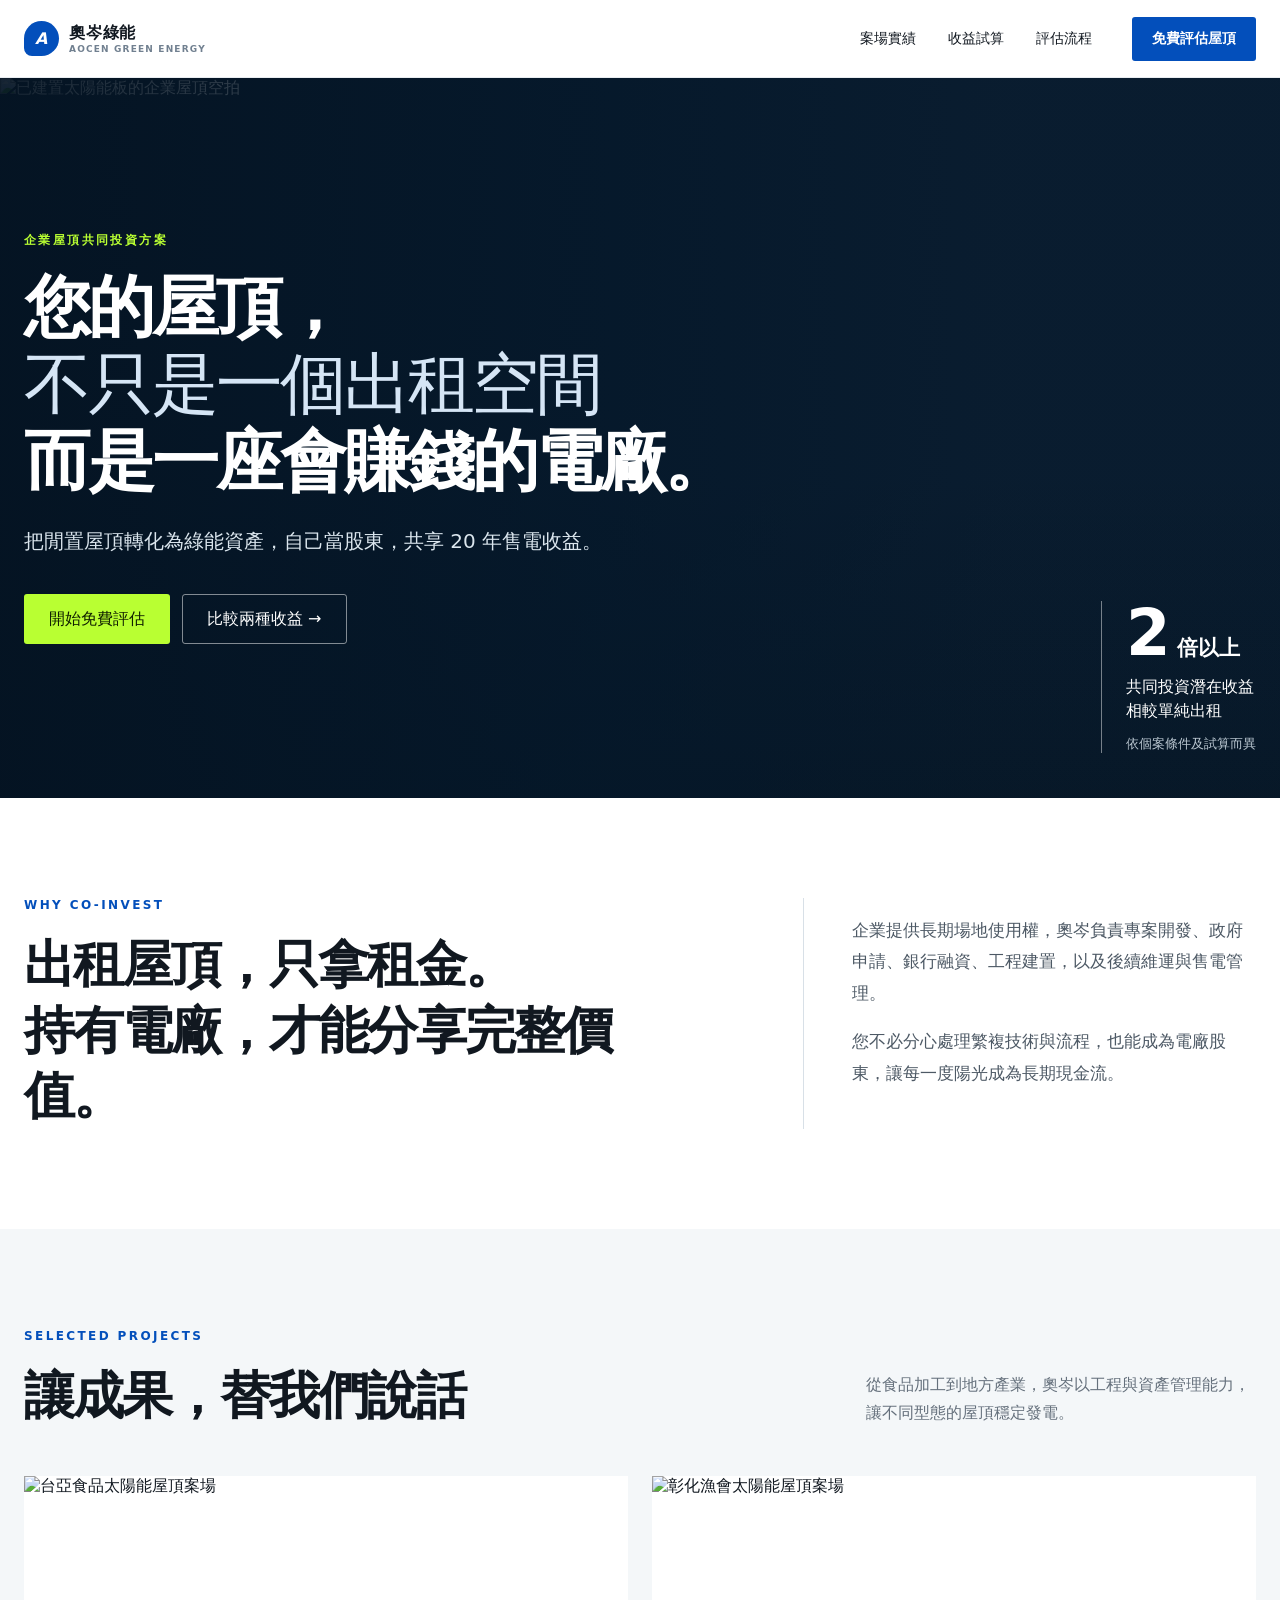
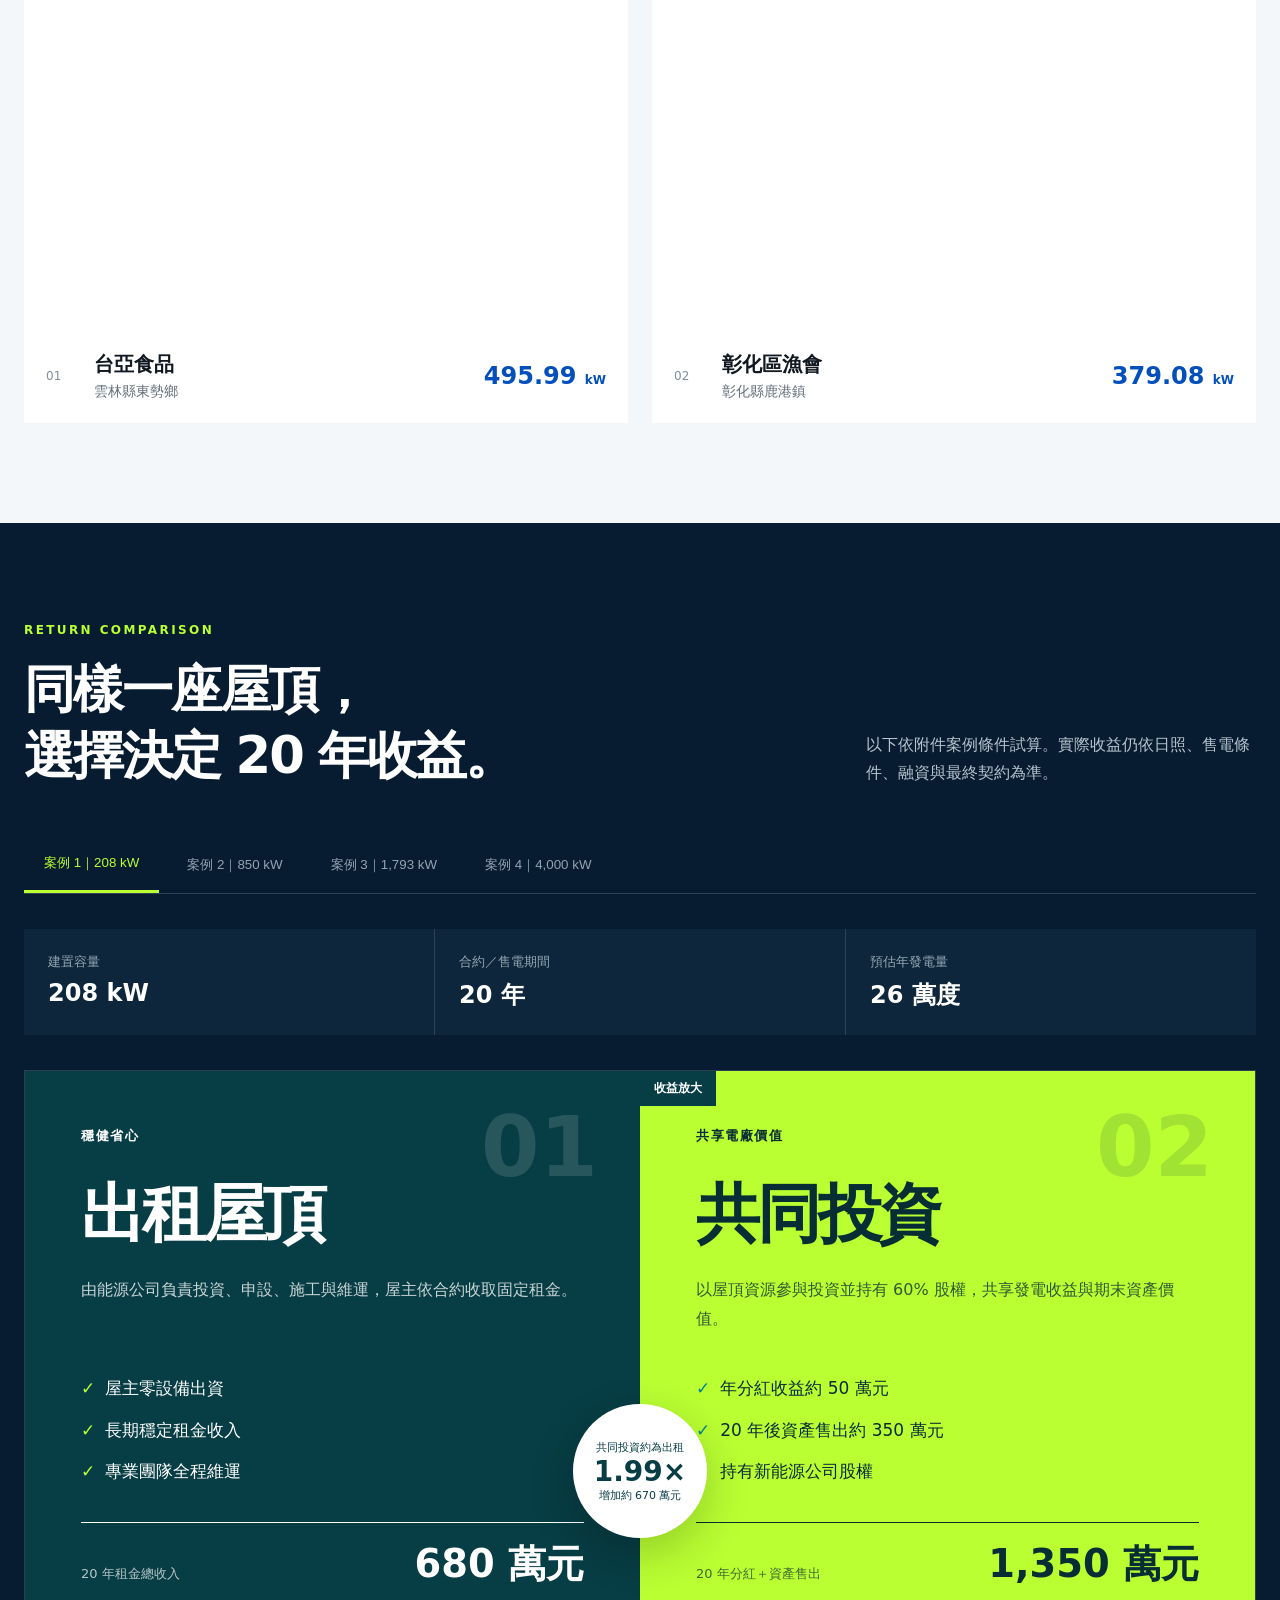
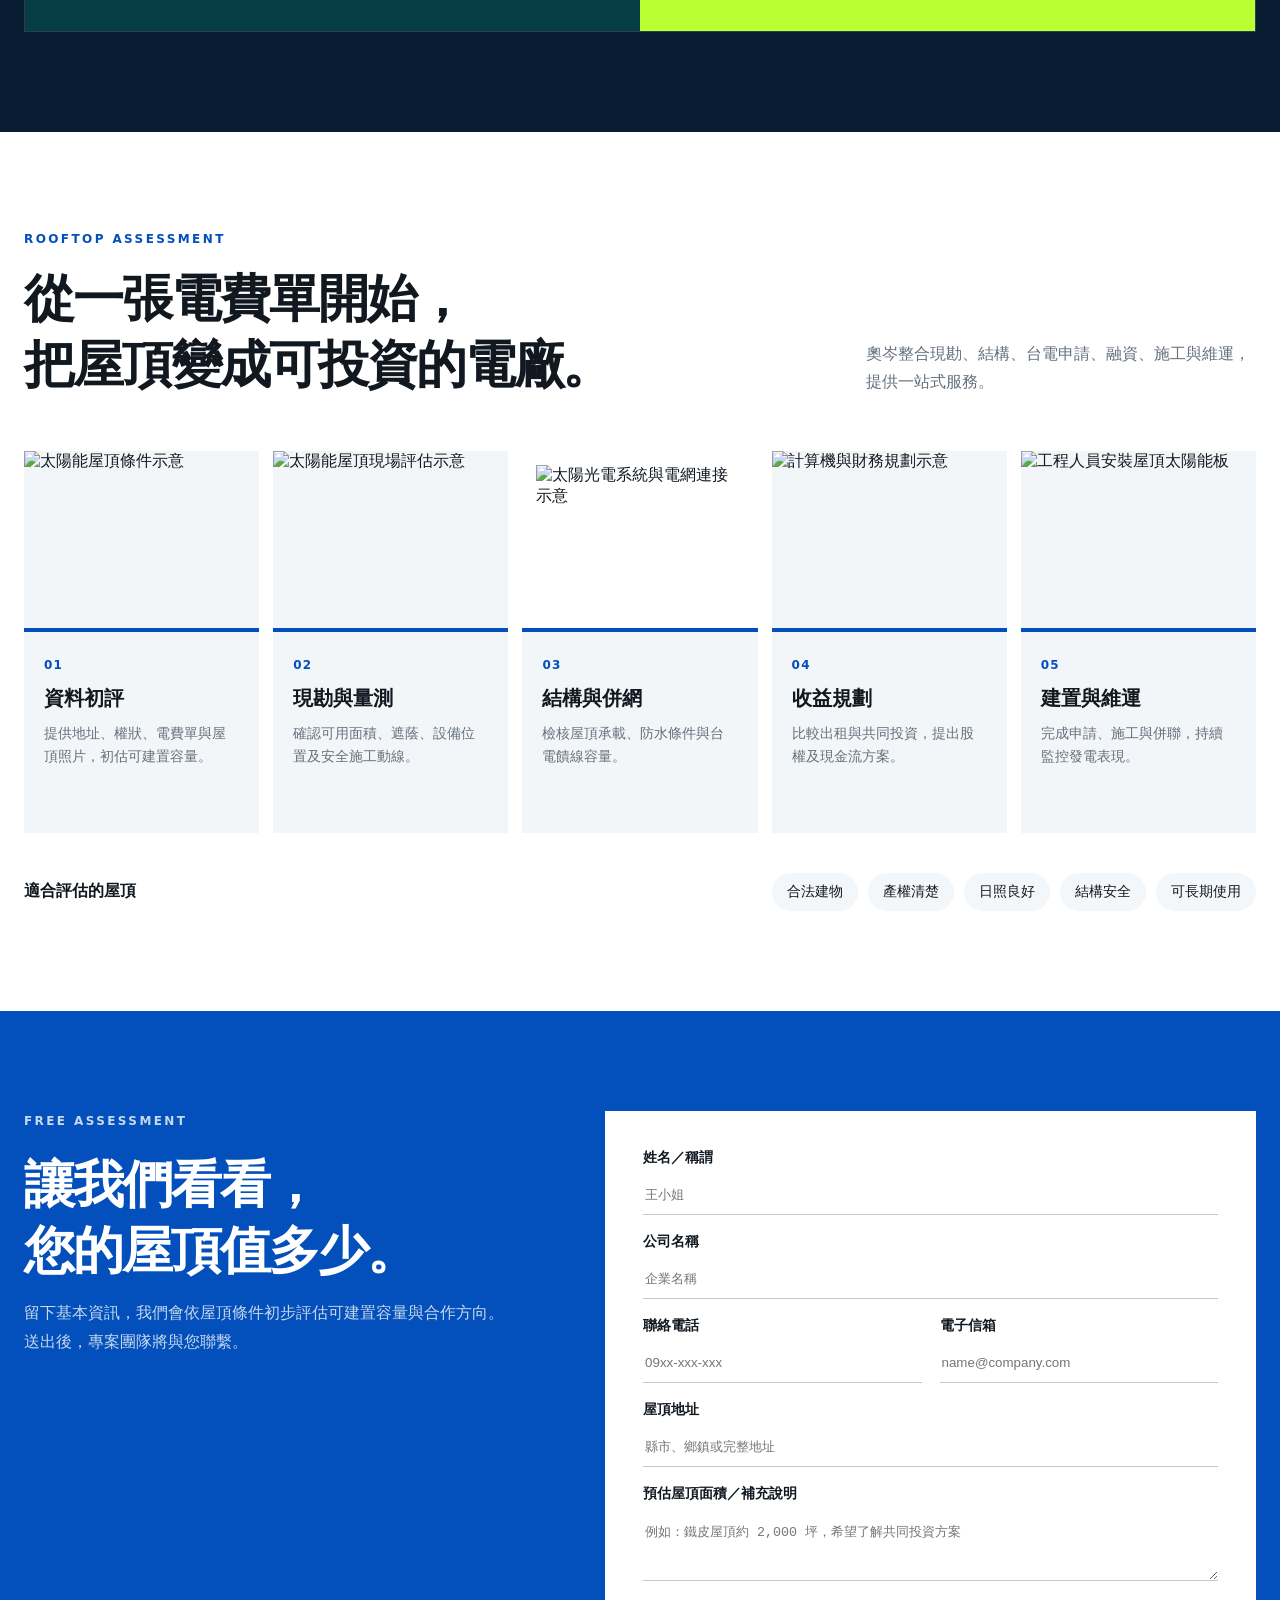
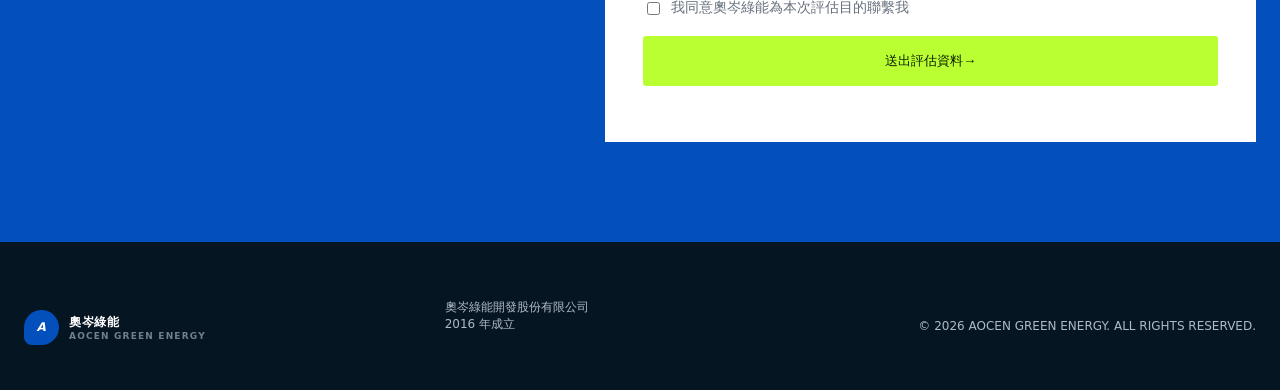
==== index.html @ db96744f "Add files via upload" ====
<!doctype html>
<html lang="zh-Hant">
<head>
  <meta charset="utf-8" />
  <meta name="viewport" content="width=device-width,initial-scale=1" />
  <meta name="description" content="奧岑綠能協助企業把閒置屋頂轉化為可共同持有、共享收益的太陽能電廠。" />
  <title>奧岑綠能｜讓屋頂成為會賺錢的電廠</title>
  <link rel="stylesheet" href="styles.css" />
  <link rel="stylesheet" href="styles-overrides.css" />
</head>
<body>
  <header class="nav">
    <a class="brand" href="#top" aria-label="奧岑綠能首頁"><span class="brand-mark">A</span><span>奧岑綠能<small>AOCEN GREEN ENERGY</small></span></a>
    <nav aria-label="主要導覽"><a href="#projects">案場實績</a><a href="#returns">收益試算</a><a href="#process">評估流程</a></nav>
    <a class="nav-cta" href="#contact">免費評估屋頂</a>
  </header>

  <main id="top">
    <section class="hero">
      <img src="assets/hero.jpg" alt="已建置太陽能板的企業屋頂空拍" />
      <div class="hero-shade"></div>
      <div class="hero-copy reveal">
        <p class="eyebrow">企業屋頂共同投資方案</p>
        <h1>您的屋頂，<br><span>不只是一個出租空間</span><br>而是一座會賺錢的電廠。</h1>
        <p class="lead">把閒置屋頂轉化為綠能資產，自己當股東，共享 20 年售電收益。</p>
        <div class="hero-actions"><a class="button primary" href="#contact">開始免費評估</a><a class="button ghost" href="#returns">比較兩種收益 →</a></div>
      </div>
      <aside class="hero-stat"><strong>2<span>倍以上</span></strong><p>共同投資潛在收益<br>相較單純出租</p><small>依個案條件及試算而異</small></aside>
    </section>

    <section class="promise section">
      <div><p class="eyebrow dark">WHY CO-INVEST</p><h2>出租屋頂，只拿租金。<br>持有電廠，才能分享完整價值。</h2></div>
      <div class="promise-copy"><p>企業提供長期場地使用權，奧岑負責專案開發、政府申請、銀行融資、工程建置，以及後續維運與售電管理。</p><p>您不必分心處理繁複技術與流程，也能成為電廠股東，讓每一度陽光成為長期現金流。</p></div>
    </section>

    <section id="projects" class="projects section">
      <div class="section-head"><div><p class="eyebrow dark">SELECTED PROJECTS</p><h2>讓成果，替我們說話</h2></div><p>從食品加工到地方產業，奧岑以工程與資產管理能力，讓不同型態的屋頂穩定發電。</p></div>
      <div class="project-grid">
        <article class="project-card wide"><img src="assets/taiya.jpg" alt="台亞食品太陽能屋頂案場"><div class="project-meta"><span>01</span><div><h3>台亞食品</h3><p>雲林縣東勢鄉</p></div><strong>495.99 <small>kW</small></strong></div></article>
        <article class="project-card"><img src="assets/fishery.jpg" alt="彰化漁會太陽能屋頂案場"><div class="project-meta"><span>02</span><div><h3>彰化區漁會</h3><p>彰化縣鹿港鎮</p></div><strong>379.08 <small>kW</small></strong></div></article>
      </div>
    </section>

    <section id="returns" class="returns section">
      <div class="section-head inverse"><div><p class="eyebrow">RETURN COMPARISON</p><h2>同樣一座屋頂，<br>選擇決定 20 年收益。</h2></div><p>以下依附件案例條件試算。實際收益仍依日照、售電條件、融資與最終契約為準。</p></div>
      <div class="case-tabs" role="tablist" aria-label="選擇試算案例"><button class="active" data-case="case1" role="tab">案例 1｜208 kW</button><button data-case="case2" role="tab">案例 2｜850 kW</button><button data-case="case3" role="tab">案例 3｜1,793 kW</button><button data-case="case4" role="tab">案例 4｜4,000 kW</button></div>
      <div class="case-summary"><div><small>建置容量</small><strong id="capacity">208 kW</strong></div><div><small>合約／售電期間</small><strong>20 年</strong></div><div><small>預估年發電量</small><strong id="generation">26 萬度</strong></div></div>
      <div class="compare">
        <article class="rent">
          <div class="choice-number">01</div><p class="choice-kicker">穩健省心</p><h3>出租屋頂</h3>
          <p class="choice-description">由能源公司負責投資、申設、施工與維運，屋主依合約收取固定租金。</p>
          <ul><li>屋主零設備出資</li><li>長期穩定租金收入</li><li>專業團隊全程維運</li></ul>
          <div class="choice-return"><span>20 年租金總收入</span><strong id="rent-total">680 萬元</strong></div>
        </article>
        <article class="invest">
          <div class="choice-number">02</div><div class="recommended">收益放大</div><p class="choice-kicker">共享電廠價值</p><h3>共同投資</h3>
          <p class="choice-description">以屋頂資源參與投資並持有 60% 股權，共享發電收益與期末資產價值。</p>
          <ul><li id="annual">年分紅收益約 50 萬元</li><li id="asset">20 年後資產售出約 350 萬元</li><li>持有新能源公司股權</li></ul>
          <div class="choice-return"><span>20 年分紅＋資產售出</span><strong id="invest-total">1,350 萬元</strong></div>
        </article>
        <div class="uplift"><span>共同投資約為出租</span><strong id="multiple">1.99×</strong><small id="extra">增加約 670 萬元</small></div>
      </div>
    </section>

    <section id="process" class="process section">
      <div class="section-head"><div><p class="eyebrow dark">ROOFTOP ASSESSMENT</p><h2>從一張電費單開始，<br>把屋頂變成可投資的電廠。</h2></div><p>奧岑整合現勘、結構、台電申請、融資、施工與維運，提供一站式服務。</p></div>
      <ol class="process-cards">
        <li><img src="assets/hero.jpg" alt="太陽能屋頂條件示意"><div><span>01</span><h3>資料初評</h3><p>提供地址、權狀、電費單與屋頂照片，初估可建置容量。</p></div></li>
        <li><img src="assets/process-rooftop.jpg" alt="太陽能屋頂現場評估示意"><div><span>02</span><h3>現勘與量測</h3><p>確認可用面積、遮蔭、設備位置及安全施工動線。</p></div></li>
        <li><img src="assets/process-grid.png" alt="太陽光電系統與電網連接示意"><div><span>03</span><h3>結構與併網</h3><p>檢核屋頂承載、防水條件與台電饋線容量。</p></div></li>
        <li><img src="assets/process-finance-cc0.jpg" alt="計算機與財務規劃示意"><div><span>04</span><h3>收益規劃</h3><p>比較出租與共同投資，提出股權及現金流方案。</p></div></li>
        <li><img src="assets/process-install.jpg" alt="工程人員安裝屋頂太陽能板"><div><span>05</span><h3>建置與維運</h3><p>完成申請、施工與併聯，持續監控發電表現。</p></div></li>
      </ol>
      <div class="criteria"><strong>適合評估的屋頂</strong><span>合法建物</span><span>產權清楚</span><span>日照良好</span><span>結構安全</span><span>可長期使用</span></div>
    </section>

    <section id="contact" class="contact section">
      <div class="contact-copy"><p class="eyebrow">FREE ASSESSMENT</p><h2>讓我們看看，<br>您的屋頂值多少。</h2><p>留下基本資訊，我們會依屋頂條件初步評估可建置容量與合作方向。送出後，專案團隊將與您聯繫。</p></div>
      <form id="lead-form">
        <label>姓名／稱謂<input name="name" required placeholder="王小姐"></label>
        <label>公司名稱<input name="company" required placeholder="企業名稱"></label>
        <div class="two"><label>聯絡電話<input name="phone" required inputmode="tel" placeholder="09xx-xxx-xxx"></label><label>電子信箱<input name="email" required type="email" placeholder="name@company.com"></label></div>
        <label>屋頂地址<input name="address" placeholder="縣市、鄉鎮或完整地址"></label>
        <label>預估屋頂面積／補充說明<textarea name="message" rows="3" placeholder="例如：鐵皮屋頂約 2,000 坪，希望了解共同投資方案"></textarea></label>
        <label class="consent"><input type="checkbox" required> 我同意奧岑綠能為本次評估目的聯繫我</label>
        <button class="button primary" type="submit">送出評估資料 <span>→</span></button><p id="form-note" class="form-note" aria-live="polite"></p>
      </form>
    </section>
  </main>
  <footer><div class="brand"><span class="brand-mark">A</span><span>奧岑綠能<small>AOCEN GREEN ENERGY</small></span></div><p>奧岑綠能開發股份有限公司<br>2016 年成立</p><p>© 2026 AOCEN GREEN ENERGY. ALL RIGHTS RESERVED.</p></footer>
  <script src="script.js"></script>
</body>
</html>
---- styles.css ----
:root{--blue:#034fbb;--blue2:#0a69df;--ink:#111820;--muted:#65707c;--paper:#f4f7f9;--line:#d8e0e7;--green:#b9ff32;--max:1240px}*{box-sizing:border-box}html{scroll-behavior:smooth}body{margin:0;color:var(--ink);font-family:"Noto Sans TC","Microsoft JhengHei",system-ui,sans-serif;background:#fff}a{color:inherit;text-decoration:none}.nav{height:78px;padding:0 max(24px,calc((100vw - var(--max))/2));display:flex;align-items:center;gap:40px;position:sticky;top:0;background:rgba(255,255,255,.93);backdrop-filter:blur(14px);z-index:20;border-bottom:1px solid #e9edf1}.brand{display:flex;align-items:center;gap:10px;font-weight:800;letter-spacing:.05em;white-space:nowrap}.brand small{display:block;font-size:9px;letter-spacing:.13em;color:#718090}.brand-mark{display:grid;place-items:center;width:35px;height:35px;border-radius:50% 50% 50% 8px;background:var(--blue);color:#fff;font-style:italic}.nav nav{margin-left:auto;display:flex;gap:32px;font-size:14px}.nav nav a:hover{color:var(--blue)}.nav-cta{font-weight:700;font-size:14px;color:#fff;background:var(--blue);padding:13px 20px;border-radius:3px}.hero{min-height:720px;position:relative;display:flex;align-items:center;overflow:hidden;background:#0a1d30;color:#fff}.hero>img{position:absolute;width:100%;height:100%;object-fit:cover;object-position:center}.hero-shade{position:absolute;inset:0;background:linear-gradient(90deg,rgba(4,19,34,.92) 0%,rgba(4,23,41,.7) 46%,rgba(4,23,41,.1) 78%),linear-gradient(0deg,rgba(4,17,28,.4),transparent 45%)}.hero-copy{position:relative;z-index:2;width:min(760px,calc(100% - 48px));margin-left:max(24px,calc((100vw - var(--max))/2));padding:72px 0}.eyebrow{font-size:12px;font-weight:800;letter-spacing:.2em;color:var(--green);margin:0 0 20px}.eyebrow.dark{color:var(--blue)}h1{font-size:clamp(42px,5.2vw,72px);line-height:1.16;letter-spacing:-.045em;margin:0 0 24px}h1 span{font-weight:400;color:#d5e5f5}.lead{font-size:20px;line-height:1.7;max-width:600px;color:#dbe6ee}.hero-actions{display:flex;gap:12px;margin-top:36px}.button{display:inline-flex;align-items:center;justify-content:center;min-height:50px;padding:0 24px;border-radius:3px;font:700 15px inherit;cursor:pointer;border:1px solid transparent}.primary{background:var(--green);color:#102000}.ghost{border-color:rgba(255,255,255,.5);color:#fff}.hero-stat{position:absolute;z-index:3;right:max(24px,calc((100vw - var(--max))/2));bottom:45px;border-left:1px solid rgba(255,255,255,.45);padding-left:24px}.hero-stat strong{font-size:64px;line-height:1}.hero-stat strong span{font-size:21px;margin-left:6px}.hero-stat p{font-size:16px;line-height:1.5;margin:10px 0}.hero-stat small{color:#bbc8d2}.section{padding:100px max(24px,calc((100vw - var(--max))/2))}.promise{display:grid;grid-template-columns:1.2fr .8fr;gap:100px}.promise h2,.section-head h2,.contact h2{font-size:clamp(34px,4vw,54px);line-height:1.28;letter-spacing:-.04em;margin:0}.promise-copy{border-left:1px solid var(--line);padding-left:48px;color:#4d5965;font-size:17px;line-height:1.85}.projects{background:var(--paper)}.section-head{display:flex;align-items:end;justify-content:space-between;gap:60px;margin-bottom:48px}.section-head>p{width:390px;color:var(--muted);line-height:1.8;margin:0}.project-grid{display:grid;grid-template-columns:repeat(2,1fr);gap:24px}.project-card{background:#fff;overflow:hidden}.project-card img{width:100%;aspect-ratio:4/2.55;display:block;object-fit:cover;transition:transform .6s}.project-card:hover img{transform:scale(1.025)}.project-meta{display:grid;grid-template-columns:34px 1fr auto;gap:14px;align-items:center;padding:22px}.project-meta>span{font-size:12px;color:#80909e}.project-meta h3{font-size:20px;margin:0 0 5px}.project-meta p{margin:0;color:var(--muted);font-size:14px}.project-meta strong{font-size:24px;color:var(--blue)}.project-meta small{font-size:12px}.returns{background:#071c30;color:#fff}.section-head.inverse>p{color:#b7c4cf}.case-tabs{display:flex;gap:8px;border-bottom:1px solid #2d4153;margin-top:25px}.case-tabs button{border:0;background:transparent;color:#92a4b3;font:700 16px inherit;padding:18px 24px;cursor:pointer}.case-tabs button.active{color:var(--green);border-bottom:3px solid var(--green)}.case-summary{display:grid;grid-template-columns:repeat(3,1fr);gap:1px;background:#2e4254;margin:35px 0}.case-summary div{background:#0e263b;padding:24px}.case-summary small{display:block;color:#93a6b4;margin-bottom:8px}.case-summary strong{font-size:24px}.compare{position:relative;display:grid;grid-template-columns:1fr 1fr;gap:24px}.compare article{padding:36px;background:#fff;color:var(--ink);position:relative}.compare article>p{font-weight:800;color:var(--muted)}.compare h3{font-size:clamp(38px,4vw,54px);margin:10px 0 4px}.compare article>span{color:var(--muted)}.bar{height:12px;background:#e8eef3;margin:30px 0}.bar i{display:block;height:100%;width:44%;background:#8b9bac}.invest .bar i{width:100%;background:var(--blue2)}.compare ul{padding:0;margin:0;list-style:none;line-height:2;color:#46525d}.compare li:before{content:"✓";color:var(--blue);font-weight:900;margin-right:10px}.recommended{position:absolute;right:0;top:0;background:var(--green);color:#142000;padding:9px 14px;font-size:12px;font-weight:900}.uplift{position:absolute;left:50%;top:30%;transform:translate(-50%,-50%);background:var(--green);color:#112000;width:116px;height:116px;border-radius:50%;display:flex;flex-direction:column;align-items:center;justify-content:center;text-align:center;box-shadow:0 12px 35px #071c3055}.uplift span,.uplift small{font-size:11px}.uplift strong{font-size:28px}.process{overflow:hidden}.steps{counter-reset:steps;list-style:none;padding:0;display:grid;grid-template-columns:repeat(5,1fr);gap:0;margin:60px 0 40px}.steps li{position:relative;padding:28px 24px 30px;border-top:1px solid var(--line);border-bottom:1px solid var(--line);min-height:260px}.steps li:not(:last-child){border-right:1px solid var(--line)}.steps li>span{font-size:12px;color:var(--blue)}.step-icon{font-size:36px;color:var(--blue);margin:24px 0}.steps h3{font-size:20px;margin:0 0 10px}.steps p{font-size:14px;color:var(--muted);line-height:1.7}.criteria{display:flex;align-items:center;gap:10px;flex-wrap:wrap}.criteria strong{margin-right:auto}.criteria span{padding:10px 15px;background:var(--paper);border-radius:30px;font-size:14px}.contact{background:var(--blue);color:#fff;display:grid;grid-template-columns:.85fr 1.15fr;gap:100px}.contact-copy>p{color:#c6d9ed;line-height:1.8}.contact-copy>a{display:inline-block;margin-top:28px;color:var(--green);border-bottom:1px solid var(--green)}form{background:#fff;color:var(--ink);padding:38px;display:grid;gap:18px}label{display:grid;gap:8px;font-size:14px;font-weight:700}.two{display:grid;grid-template-columns:1fr 1fr;gap:18px}input,textarea{width:100%;font:16px inherit;border:0;border-bottom:1px solid #bec9d2;padding:12px 2px;outline:none;border-radius:0}input:focus,textarea:focus{border-color:var(--blue)}textarea{resize:vertical}.consent{display:flex;grid-template:none;align-items:center;font-weight:400;color:var(--muted)}.consent input{width:auto}.form-note{margin:0;color:var(--blue);font-size:14px}footer{display:grid;grid-template-columns:1fr 1fr 1fr;align-items:end;gap:30px;padding:45px max(24px,calc((100vw - var(--max))/2));background:#061522;color:#aebbc6;font-size:12px}footer .brand{color:#fff}footer p:last-child{text-align:right}.reveal{animation:rise .8s ease-out both}@keyframes rise{from{opacity:0;transform:translateY(18px)}to{opacity:1;transform:none}}@media(max-width:900px){.nav nav{display:none}.hero{min-height:760px;align-items:flex-start}.hero-stat{left:24px;right:auto;bottom:36px}.hero-copy{padding-top:80px}.promise,.contact{grid-template-columns:1fr;gap:45px}.promise-copy{padding-left:24px}.section-head{align-items:flex-start;flex-direction:column;gap:22px}.section-head>p{width:auto}.steps{grid-template-columns:1fr 1fr}.steps li{border:1px solid var(--line)}.compare{grid-template-columns:1fr}.uplift{position:static;transform:none;border-radius:2px;width:auto;height:auto;padding:16px;grid-column:1}.case-summary{grid-template-columns:1fr}.contact{gap:50px}footer{grid-template-columns:1fr}footer p:last-child{text-align:left}}@media(max-width:620px){.nav{height:68px}.nav-cta{padding:11px 13px}.hero-copy{width:calc(100% - 40px);margin-left:20px}.hero-actions{flex-direction:column;align-items:stretch}.section{padding:72px 20px}.project-grid{grid-template-columns:1fr}.project-meta{grid-template-columns:28px 1fr}.project-meta strong{grid-column:2}.case-tabs button{font-size:14px;padding:15px 10px}.steps{grid-template-columns:1fr}.two{grid-template-columns:1fr}form{padding:25px}.contact{padding-bottom:60px}footer{padding:38px 20px}}
---- styles-overrides.css ----
.project-card img {
  aspect-ratio: 4 / 3;
  object-fit: cover;
  object-position: center;
}

.case-tabs {
  overflow-x: auto;
  scrollbar-width: thin;
}

.case-tabs button {
  padding-left: 20px;
  padding-right: 20px;
  white-space: nowrap;
}

.project-grid {
  grid-template-columns: repeat(2, minmax(0, 1fr));
}

.process-gallery {
  display: grid;
  grid-template-columns: 1.15fr .85fr .85fr;
  gap: 14px;
  margin: 54px 0 34px;
}

.process-gallery figure {
  position: relative;
  min-height: 360px;
  margin: 0;
  overflow: hidden;
  background: #071c30;
}

.process-gallery figure:not(:first-child) {
  min-height: 300px;
  margin-top: 60px;
}

.process-gallery img {
  width: 100%;
  height: 100%;
  min-height: inherit;
  display: block;
  object-fit: cover;
  transition: transform .6s ease;
}

.process-gallery figure:hover img {
  transform: scale(1.035);
}

.process-gallery figure::after {
  content: "";
  position: absolute;
  inset: 35% 0 0;
  background: linear-gradient(transparent, rgba(3, 18, 31, .9));
  pointer-events: none;
}

.process-gallery figcaption {
  position: absolute;
  z-index: 1;
  left: 22px;
  right: 22px;
  bottom: 20px;
  display: flex;
  align-items: end;
  gap: 14px;
  color: white;
}

.process-gallery figcaption b {
  color: #b9ff32;
  font-size: 13px;
}

.process-gallery figcaption span {
  font-size: 18px;
  font-weight: 800;
}

.process-gallery figcaption small {
  display: block;
  margin-top: 4px;
  color: #d4dee6;
  font-size: 12px;
  font-weight: 400;
}

.image-credits {
  margin: 24px 0 0;
  color: #7e8a94;
  font-size: 12px;
  line-height: 1.7;
}

.image-credits a {
  text-decoration: underline;
  text-underline-offset: 2px;
}

.process-cards {
  display: grid;
  grid-template-columns: repeat(5, minmax(0, 1fr));
  gap: 14px;
  margin: 54px 0 40px;
  padding: 0;
  list-style: none;
}

.process-cards li {
  overflow: hidden;
  background: #f3f6f8;
}

.process-cards img {
  width: 100%;
  aspect-ratio: 4 / 3;
  display: block;
  object-fit: cover;
}

.process-cards li:nth-child(3) img {
  object-fit: contain;
  padding: 14px;
  background: #fff;
}

.process-cards li > div {
  min-height: 205px;
  padding: 22px 20px 26px;
  border-top: 4px solid #034fbb;
}

.process-cards span {
  color: #034fbb;
  font-size: 12px;
  font-weight: 800;
  letter-spacing: .1em;
}

.process-cards h3 {
  margin: 12px 0 10px;
  font-size: 20px;
}

.process-cards p {
  margin: 0;
  color: #65707c;
  font-size: 14px;
  line-height: 1.7;
}

@media (max-width: 900px) {
  .process-gallery {
    grid-template-columns: 1fr;
  }

  .process-gallery figure,
  .process-gallery figure:not(:first-child) {
    min-height: 280px;
    margin-top: 0;
  }

  .process-cards {
    grid-template-columns: repeat(2, minmax(0, 1fr));
  }
}

@media (max-width: 620px) {
  .project-grid {
    grid-template-columns: 1fr;
  }

  .process-cards {
    grid-template-columns: 1fr;
  }

  .process-cards li {
    display: grid;
    grid-template-columns: 42% 58%;
  }

  .process-cards img {
    height: 100%;
    aspect-ratio: auto;
  }

  .process-cards li > div {
    min-height: 180px;
    border-top: 0;
    border-left: 4px solid #034fbb;
  }
}

/* High-contrast side-by-side cooperation choices */
.compare {
  gap: 0;
  border: 1px solid rgba(255,255,255,.15);
}

.compare article {
  min-height: 560px;
  padding: 56px;
  overflow: hidden;
}

.compare article.rent {
  background: #073d44;
  color: #fff;
}

.compare article.invest {
  background: #b9ff32;
  color: #072d35;
}

.compare article > p.choice-kicker {
  margin: 0 0 26px;
  color: inherit;
  font-size: 13px;
  letter-spacing: .12em;
}

.compare article h3 {
  margin: 0 0 18px;
  font-size: clamp(42px, 5vw, 64px);
  letter-spacing: -.05em;
}

.compare .choice-description {
  max-width: 520px;
  min-height: 58px;
  margin: 0 0 34px;
  color: inherit;
  font-size: 16px;
  font-weight: 400;
  line-height: 1.8;
  opacity: .78;
}

.compare article ul {
  margin-top: 10px;
  color: inherit;
  font-size: 17px;
  line-height: 2.45;
}

.compare article.rent li::before {
  color: #b9ff32;
}

.compare article.invest li::before {
  color: #058397;
}

.choice-number {
  position: absolute;
  top: 34px;
  right: 42px;
  color: currentColor;
  font-size: 84px;
  font-weight: 800;
  line-height: 1;
  opacity: .13;
}

.choice-return {
  position: absolute;
  right: 56px;
  bottom: 48px;
  left: 56px;
  display: flex;
  align-items: end;
  justify-content: space-between;
  gap: 20px;
  padding-top: 22px;
  border-top: 1px solid currentColor;
}

.choice-return span {
  max-width: 150px;
  color: inherit;
  font-size: 13px;
  opacity: .7;
}

.choice-return strong {
  font-size: clamp(28px, 3vw, 42px);
  line-height: 1;
  text-align: right;
}

.compare .recommended {
  top: 0;
  right: auto;
  left: 0;
  background: #073d44;
  color: #fff;
}

.compare .uplift {
  top: auto;
  bottom: 26px;
  width: 134px;
  height: 134px;
  background: #fff;
  color: #073d44;
  box-shadow: 0 15px 45px rgba(0,0,0,.2);
}

@media (max-width: 900px) {
  .compare article {
    min-height: 520px;
    padding: 42px 30px;
  }

  .choice-return {
    right: 30px;
    bottom: 32px;
    left: 30px;
  }

  .compare .uplift {
    width: auto;
    height: auto;
    margin: 0;
    padding: 20px;
    border-radius: 0;
  }
}
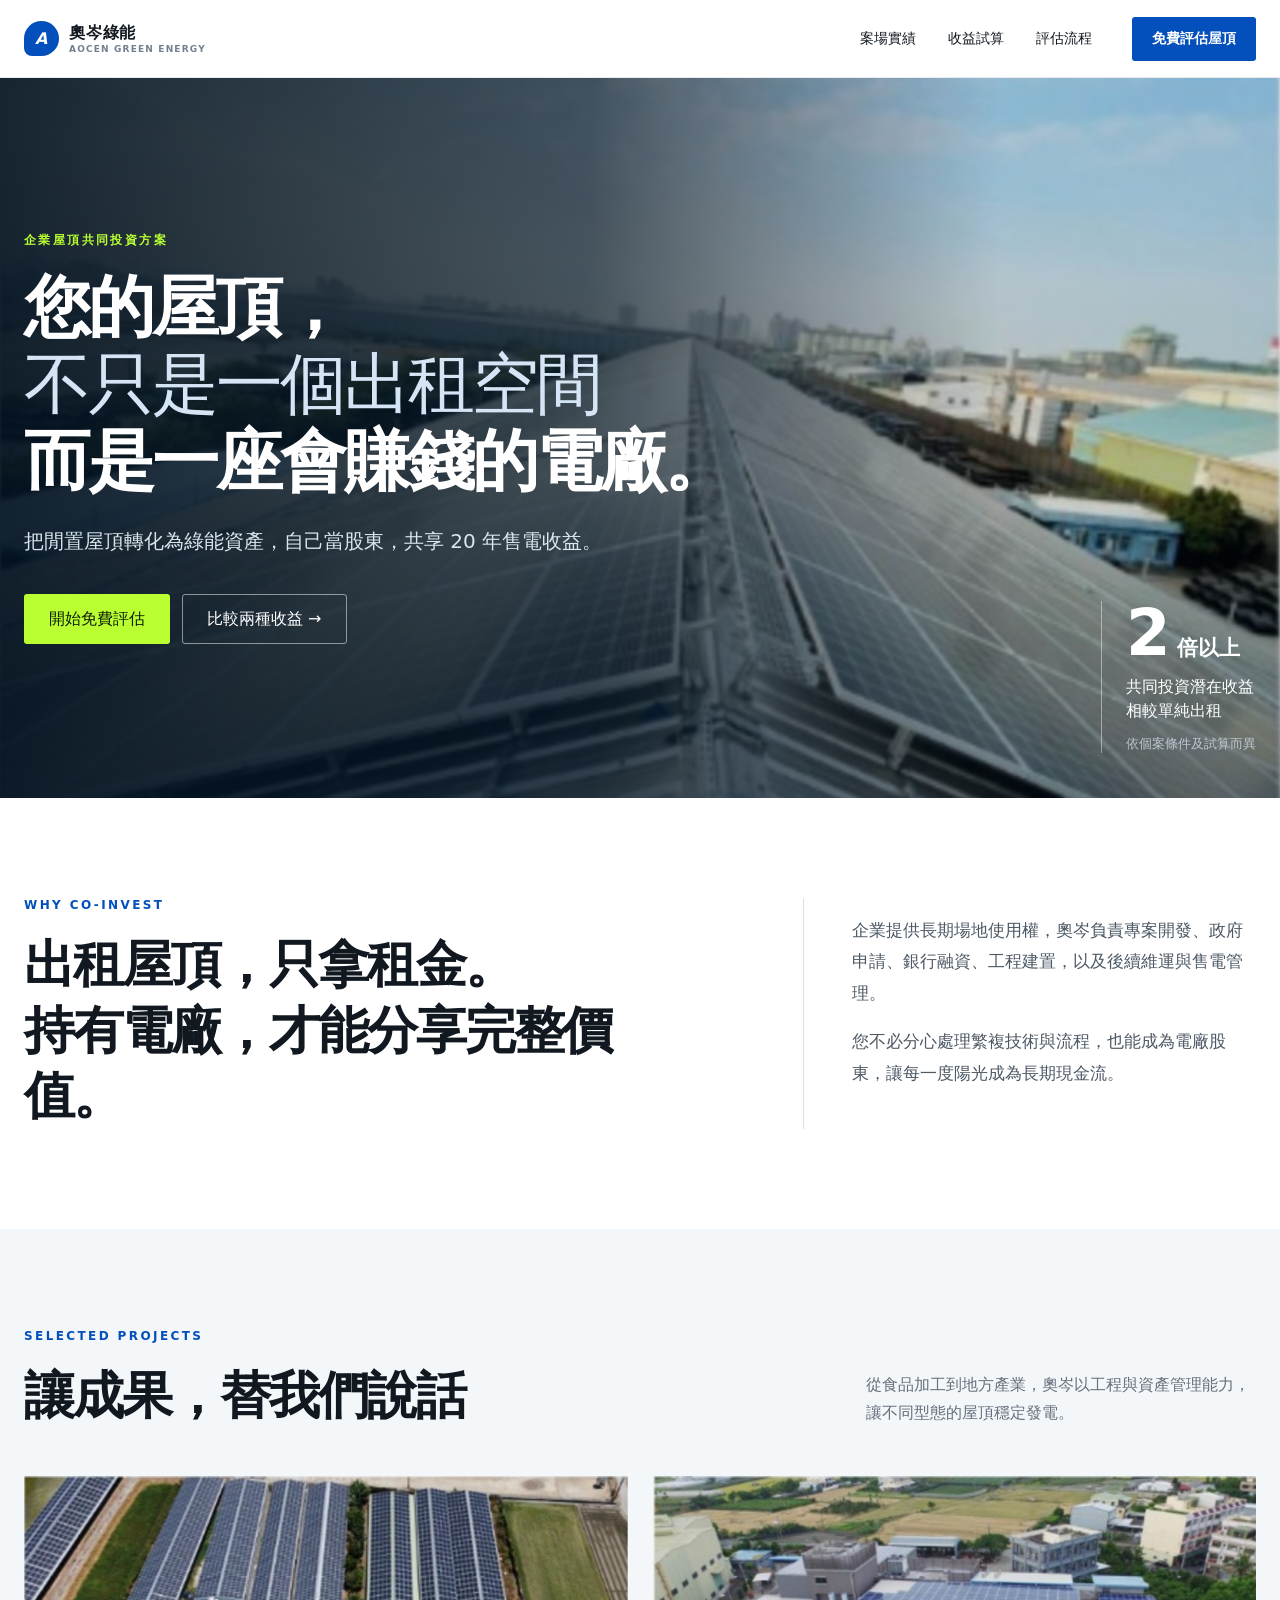
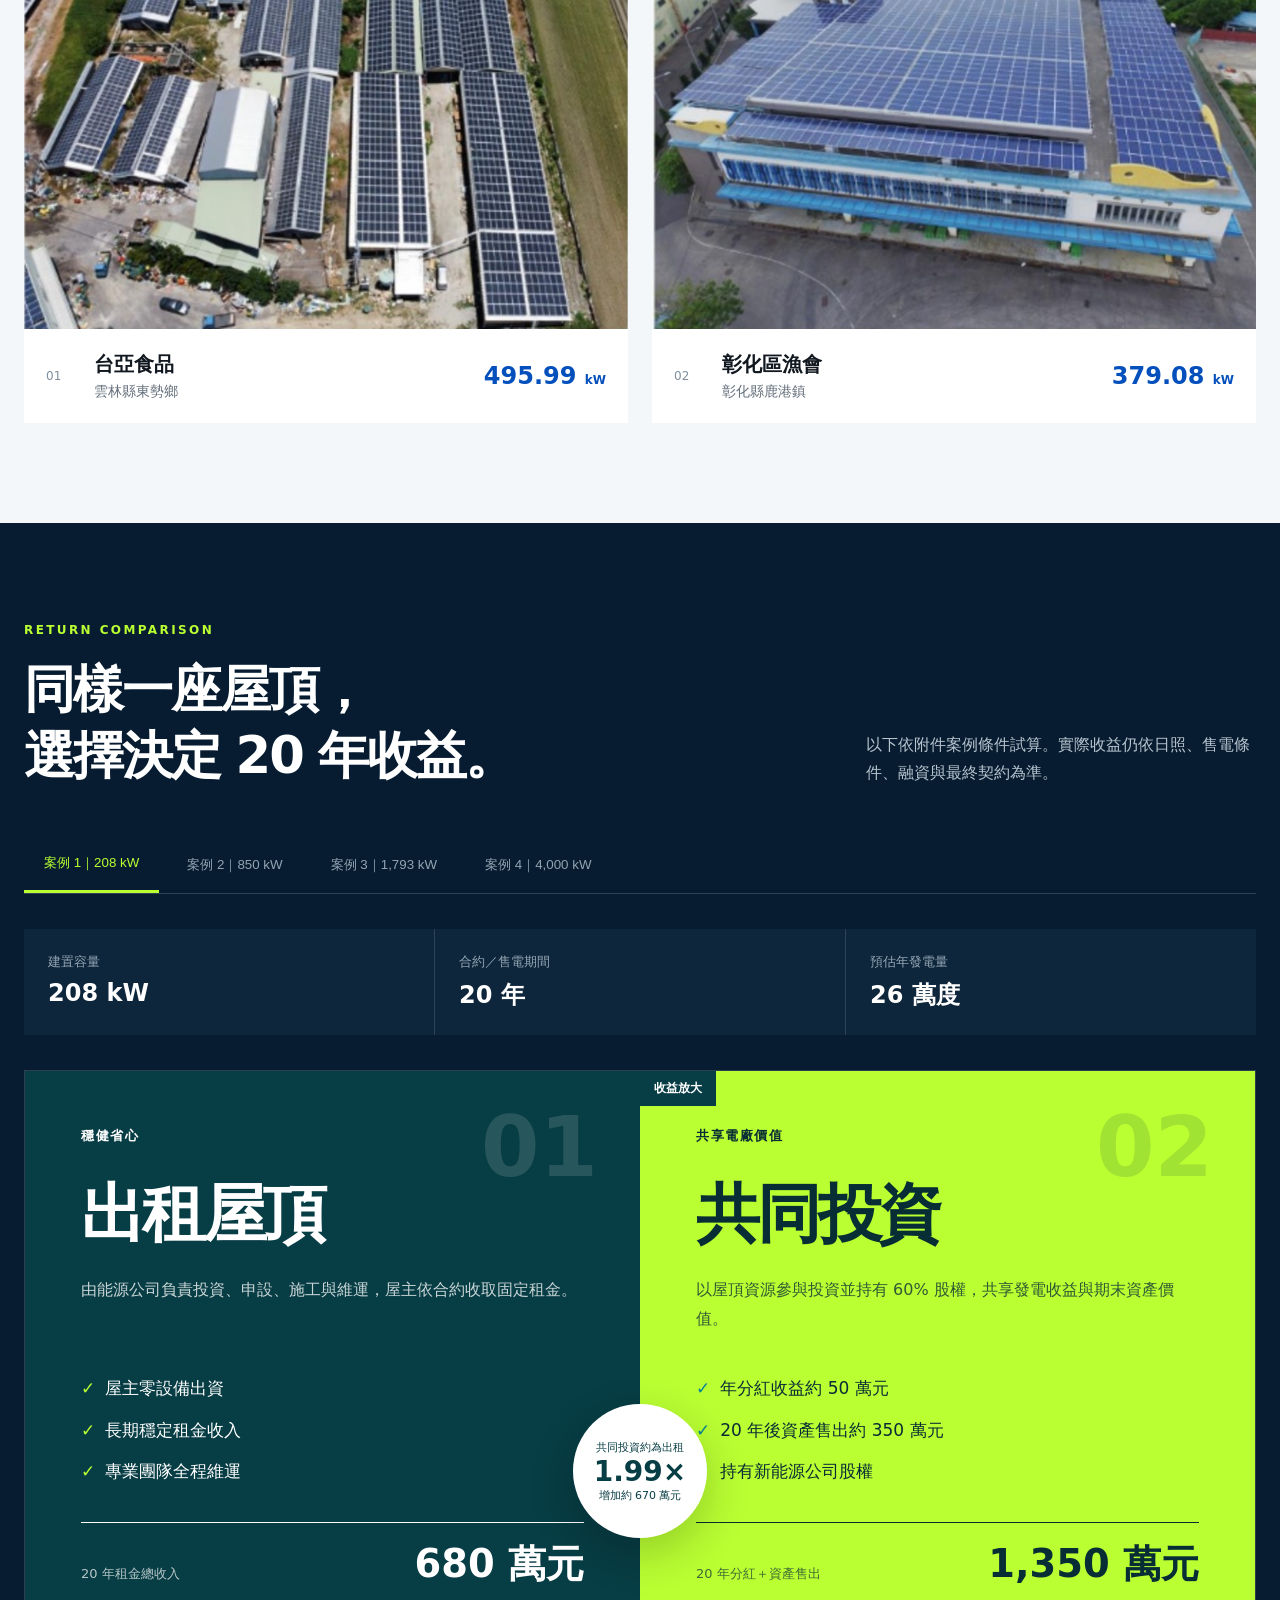
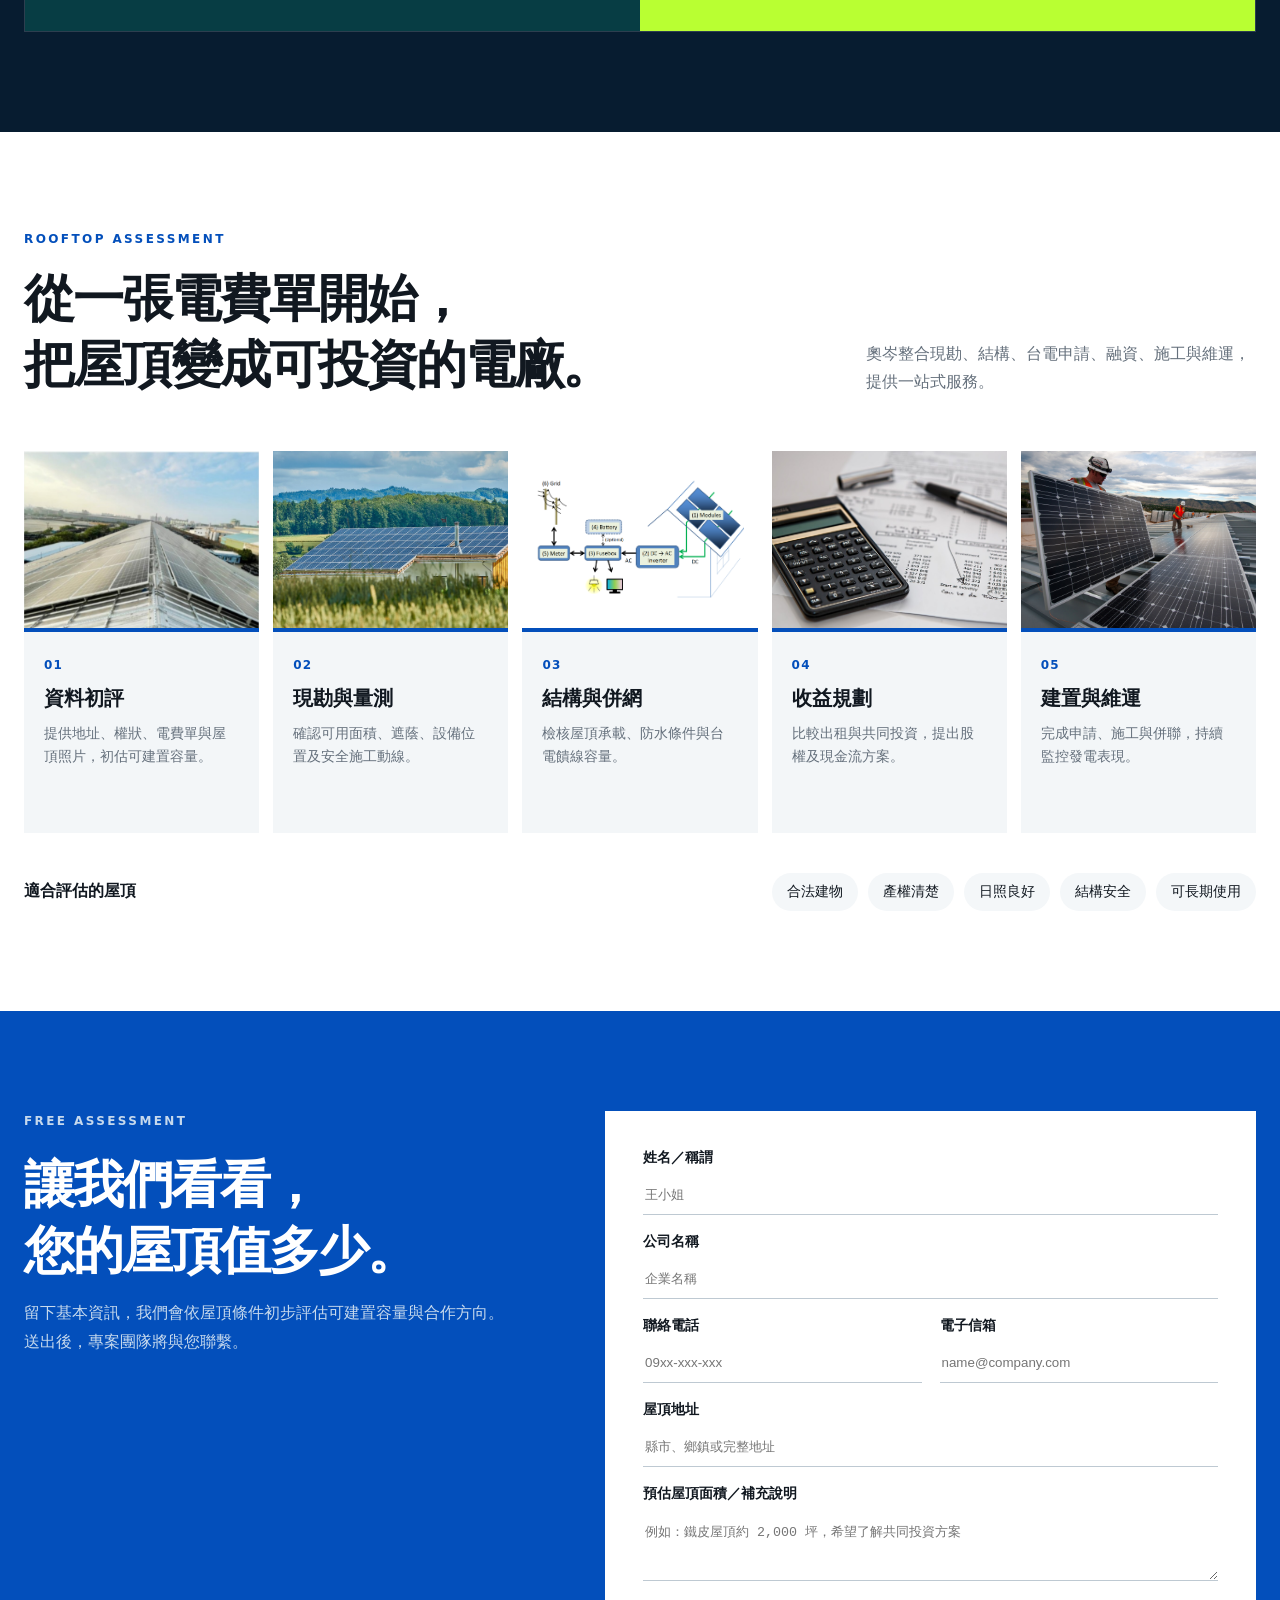
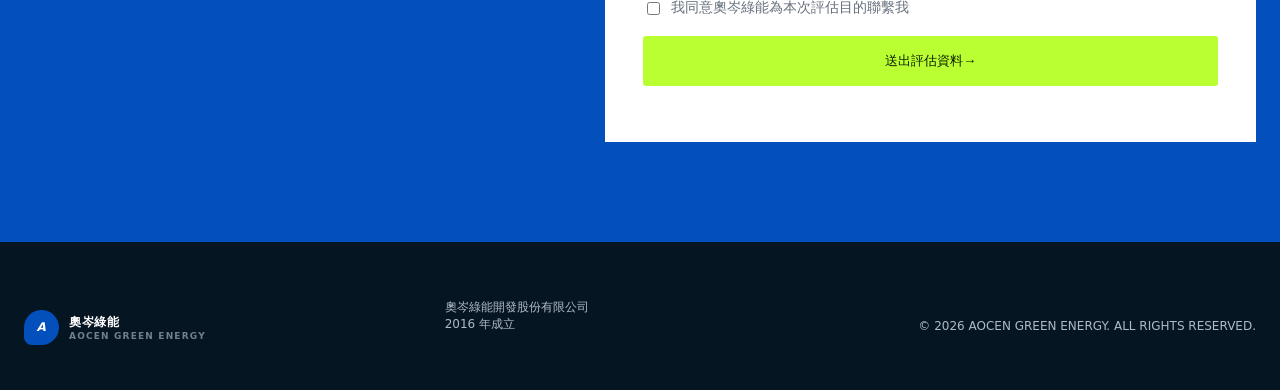
==== commit c25337d9: "Update index.html" ====
--- a/index.html
+++ b/index.html
@@ -2,7 +2,7 @@
 <html lang="zh-Hant">
 <head>
   <meta charset="utf-8" />
-  <meta name="viewport" content="width=device-width,initial-scale=1" />
+ <meta name="viewport" content="width=device-width, initial-scale=1.0">
   <meta name="description" content="奧岑綠能協助企業把閒置屋頂轉化為可共同持有、共享收益的太陽能電廠。" />
   <title>奧岑綠能｜讓屋頂成為會賺錢的電廠</title>
   <link rel="stylesheet" href="styles.css" />
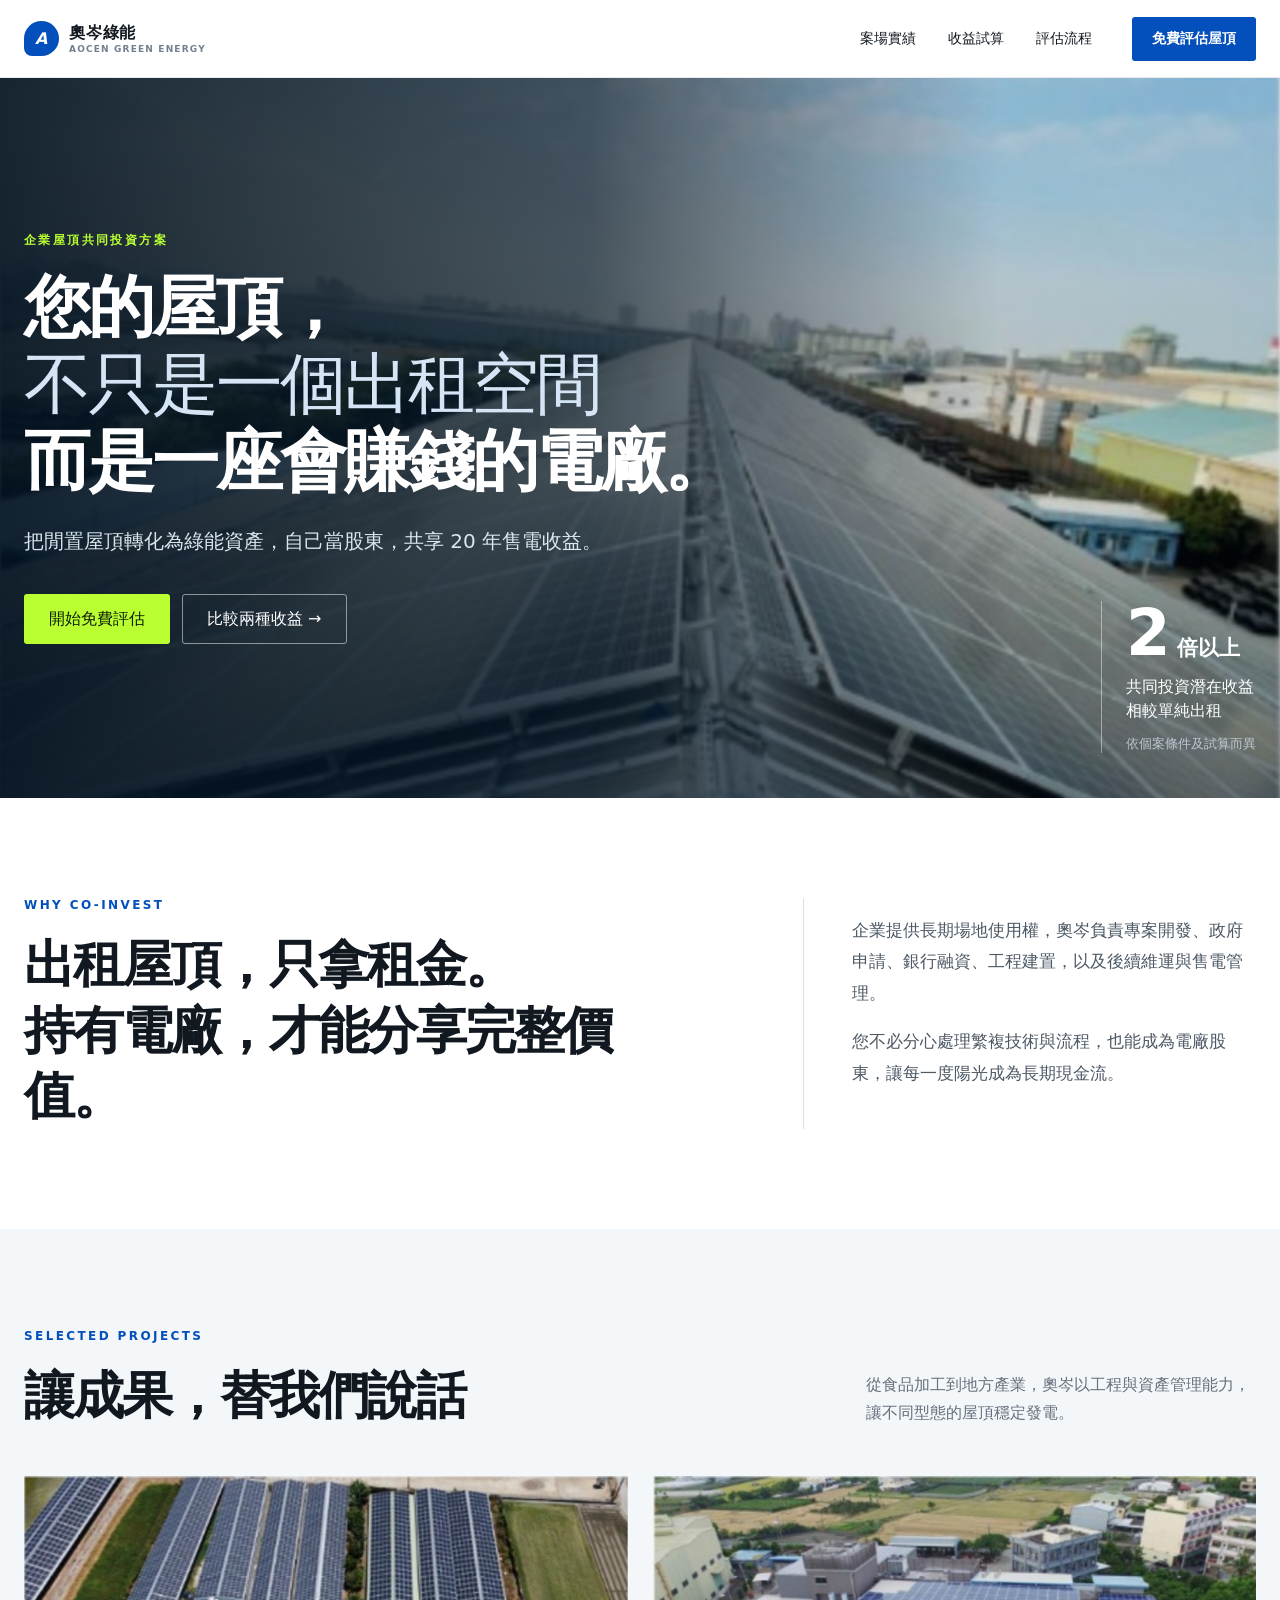
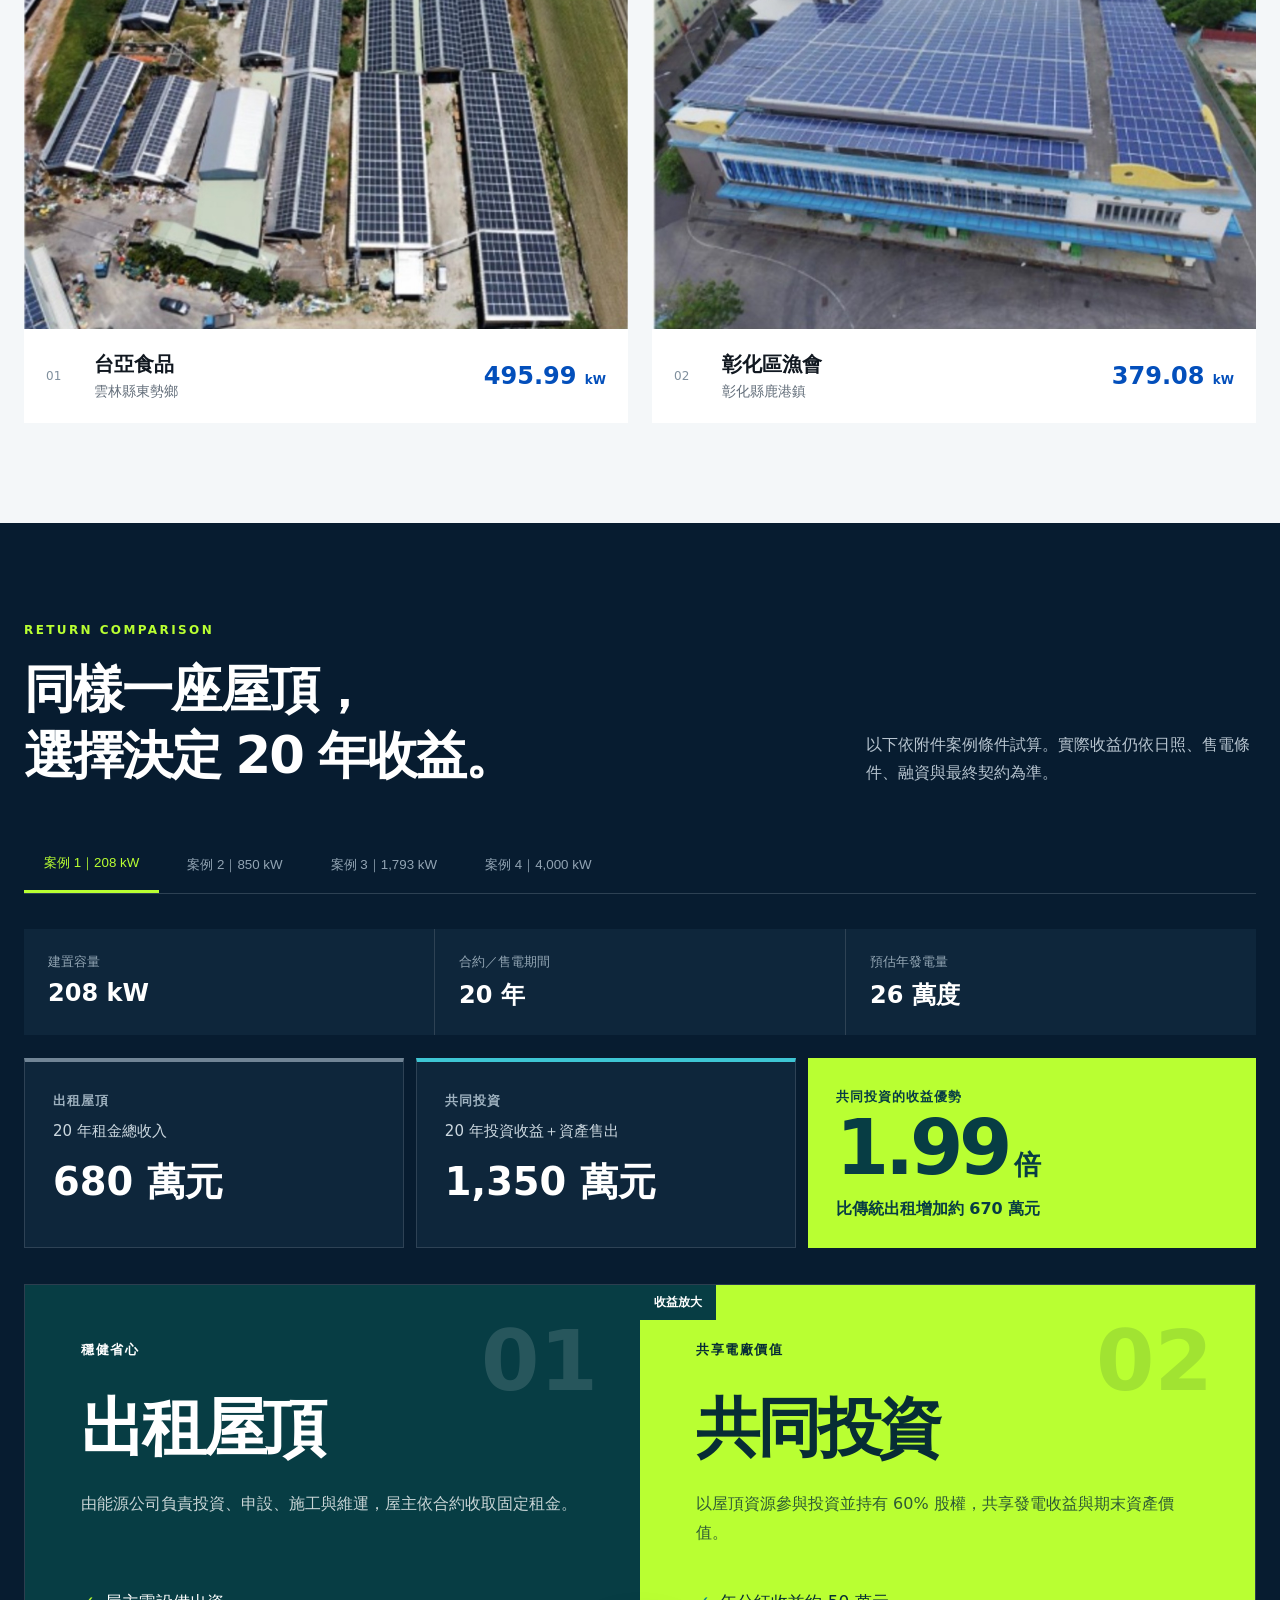
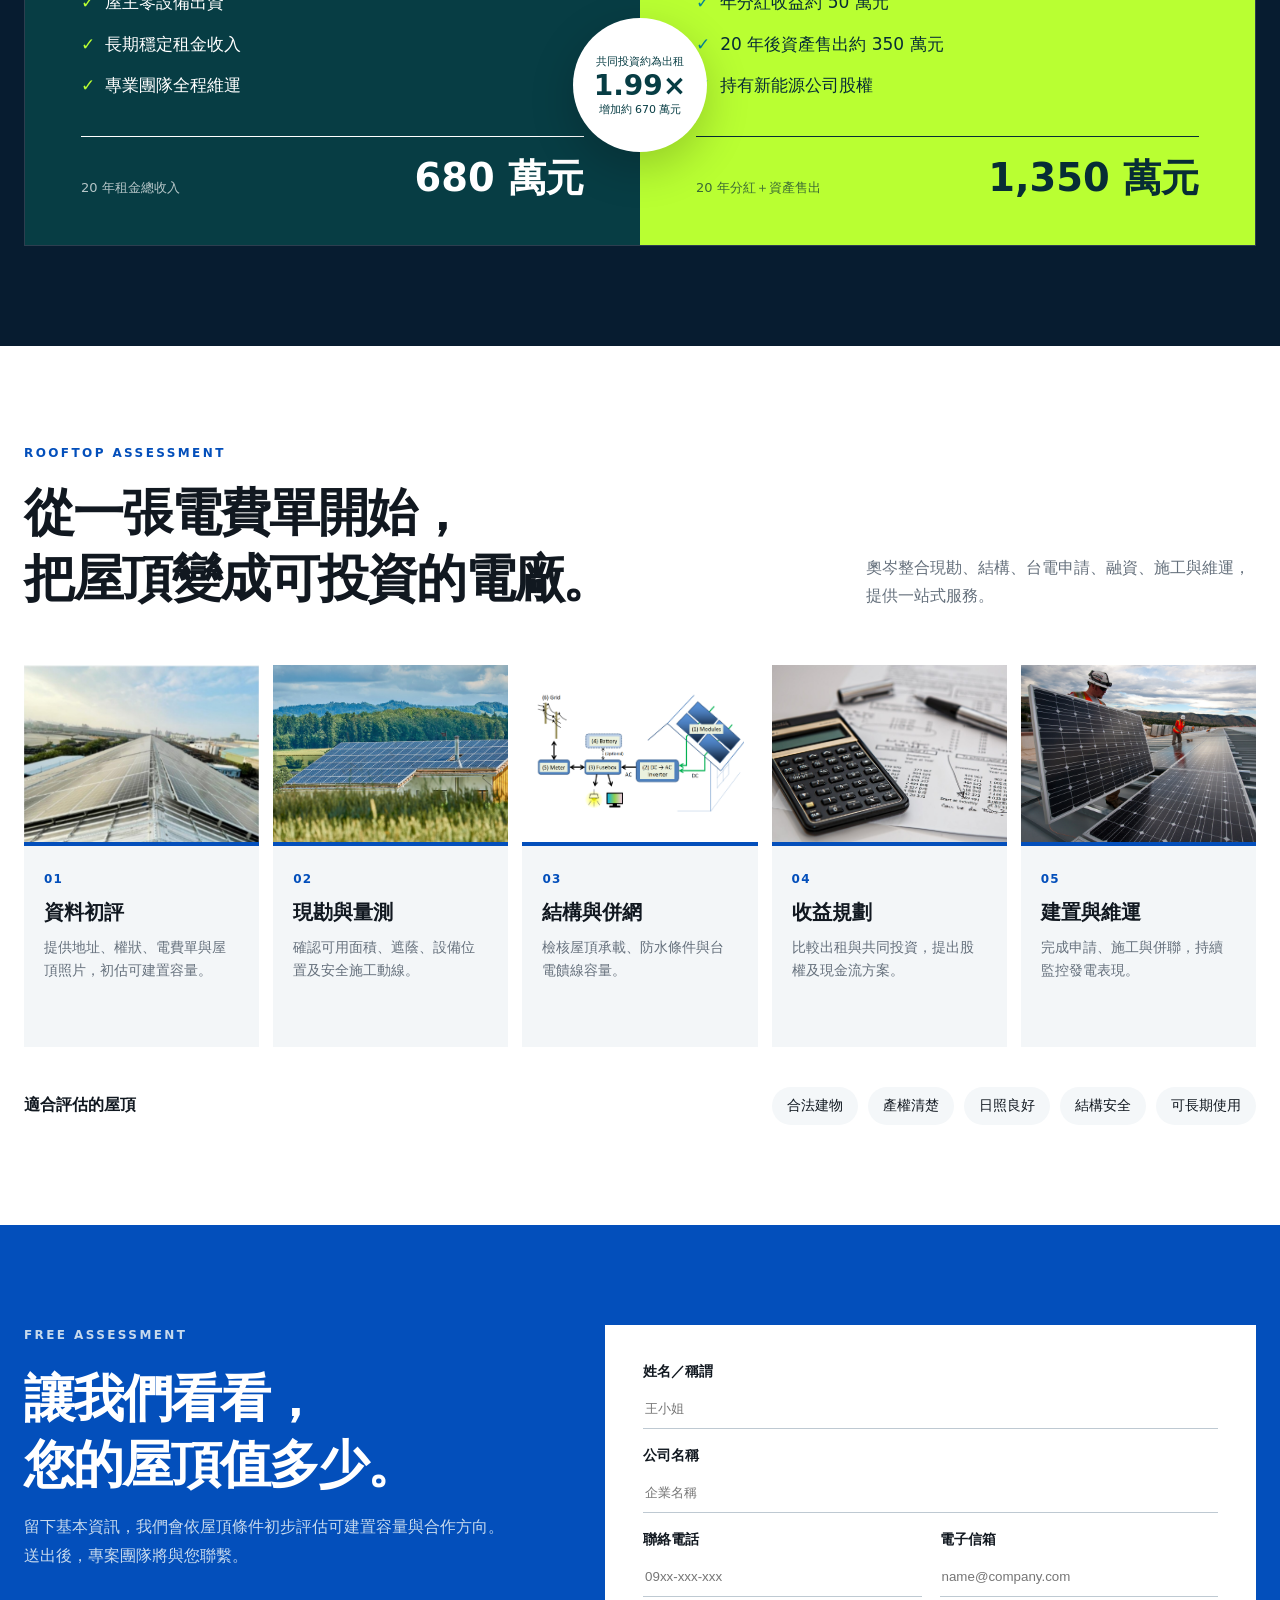
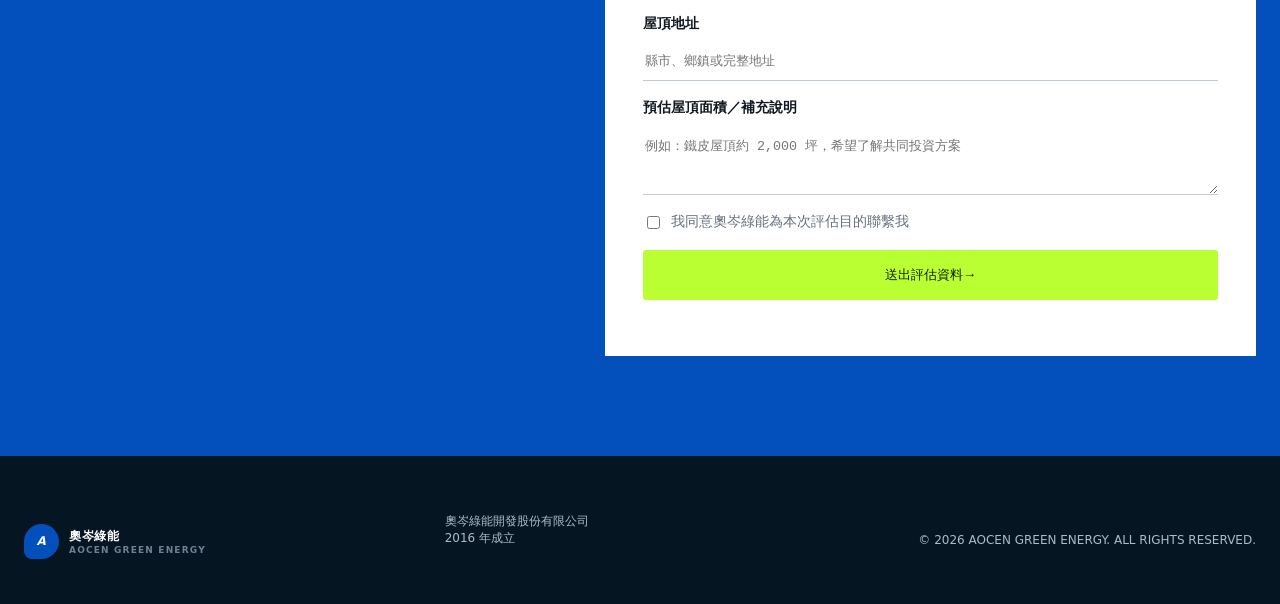
==== commit 397d20b7: "Add files via upload" ====
--- a/index.html
+++ b/index.html
@@ -2,11 +2,451 @@
 <html lang="zh-Hant">
 <head>
   <meta charset="utf-8" />
- <meta name="viewport" content="width=device-width, initial-scale=1.0">
+  <meta name="viewport" content="width=device-width,initial-scale=1" />
   <meta name="description" content="奧岑綠能協助企業把閒置屋頂轉化為可共同持有、共享收益的太陽能電廠。" />
   <title>奧岑綠能｜讓屋頂成為會賺錢的電廠</title>
-  <link rel="stylesheet" href="styles.css" />
-  <link rel="stylesheet" href="styles-overrides.css" />
+  <style>
+:root{--blue:#034fbb;--blue2:#0a69df;--ink:#111820;--muted:#65707c;--paper:#f4f7f9;--line:#d8e0e7;--green:#b9ff32;--max:1240px}*{box-sizing:border-box}html{scroll-behavior:smooth}body{margin:0;color:var(--ink);font-family:"Noto Sans TC","Microsoft JhengHei",system-ui,sans-serif;background:#fff}a{color:inherit;text-decoration:none}.nav{height:78px;padding:0 max(24px,calc((100vw - var(--max))/2));display:flex;align-items:center;gap:40px;position:sticky;top:0;background:rgba(255,255,255,.93);backdrop-filter:blur(14px);z-index:20;border-bottom:1px solid #e9edf1}.brand{display:flex;align-items:center;gap:10px;font-weight:800;letter-spacing:.05em;white-space:nowrap}.brand small{display:block;font-size:9px;letter-spacing:.13em;color:#718090}.brand-mark{display:grid;place-items:center;width:35px;height:35px;border-radius:50% 50% 50% 8px;background:var(--blue);color:#fff;font-style:italic}.nav nav{margin-left:auto;display:flex;gap:32px;font-size:14px}.nav nav a:hover{color:var(--blue)}.nav-cta{font-weight:700;font-size:14px;color:#fff;background:var(--blue);padding:13px 20px;border-radius:3px}.hero{min-height:720px;position:relative;display:flex;align-items:center;overflow:hidden;background:#0a1d30;color:#fff}.hero>img{position:absolute;width:100%;height:100%;object-fit:cover;object-position:center}.hero-shade{position:absolute;inset:0;background:linear-gradient(90deg,rgba(4,19,34,.92) 0%,rgba(4,23,41,.7) 46%,rgba(4,23,41,.1) 78%),linear-gradient(0deg,rgba(4,17,28,.4),transparent 45%)}.hero-copy{position:relative;z-index:2;width:min(760px,calc(100% - 48px));margin-left:max(24px,calc((100vw - var(--max))/2));padding:72px 0}.eyebrow{font-size:12px;font-weight:800;letter-spacing:.2em;color:var(--green);margin:0 0 20px}.eyebrow.dark{color:var(--blue)}h1{font-size:clamp(42px,5.2vw,72px);line-height:1.16;letter-spacing:-.045em;margin:0 0 24px}h1 span{font-weight:400;color:#d5e5f5}.lead{font-size:20px;line-height:1.7;max-width:600px;color:#dbe6ee}.hero-actions{display:flex;gap:12px;margin-top:36px}.button{display:inline-flex;align-items:center;justify-content:center;min-height:50px;padding:0 24px;border-radius:3px;font:700 15px inherit;cursor:pointer;border:1px solid transparent}.primary{background:var(--green);color:#102000}.ghost{border-color:rgba(255,255,255,.5);color:#fff}.hero-stat{position:absolute;z-index:3;right:max(24px,calc((100vw - var(--max))/2));bottom:45px;border-left:1px solid rgba(255,255,255,.45);padding-left:24px}.hero-stat strong{font-size:64px;line-height:1}.hero-stat strong span{font-size:21px;margin-left:6px}.hero-stat p{font-size:16px;line-height:1.5;margin:10px 0}.hero-stat small{color:#bbc8d2}.section{padding:100px max(24px,calc((100vw - var(--max))/2))}.promise{display:grid;grid-template-columns:1.2fr .8fr;gap:100px}.promise h2,.section-head h2,.contact h2{font-size:clamp(34px,4vw,54px);line-height:1.28;letter-spacing:-.04em;margin:0}.promise-copy{border-left:1px solid var(--line);padding-left:48px;color:#4d5965;font-size:17px;line-height:1.85}.projects{background:var(--paper)}.section-head{display:flex;align-items:end;justify-content:space-between;gap:60px;margin-bottom:48px}.section-head>p{width:390px;color:var(--muted);line-height:1.8;margin:0}.project-grid{display:grid;grid-template-columns:repeat(2,1fr);gap:24px}.project-card{background:#fff;overflow:hidden}.project-card img{width:100%;aspect-ratio:4/2.55;display:block;object-fit:cover;transition:transform .6s}.project-card:hover img{transform:scale(1.025)}.project-meta{display:grid;grid-template-columns:34px 1fr auto;gap:14px;align-items:center;padding:22px}.project-meta>span{font-size:12px;color:#80909e}.project-meta h3{font-size:20px;margin:0 0 5px}.project-meta p{margin:0;color:var(--muted);font-size:14px}.project-meta strong{font-size:24px;color:var(--blue)}.project-meta small{font-size:12px}.returns{background:#071c30;color:#fff}.section-head.inverse>p{color:#b7c4cf}.case-tabs{display:flex;gap:8px;border-bottom:1px solid #2d4153;margin-top:25px}.case-tabs button{border:0;background:transparent;color:#92a4b3;font:700 16px inherit;padding:18px 24px;cursor:pointer}.case-tabs button.active{color:var(--green);border-bottom:3px solid var(--green)}.case-summary{display:grid;grid-template-columns:repeat(3,1fr);gap:1px;background:#2e4254;margin:35px 0}.case-summary div{background:#0e263b;padding:24px}.case-summary small{display:block;color:#93a6b4;margin-bottom:8px}.case-summary strong{font-size:24px}.compare{position:relative;display:grid;grid-template-columns:1fr 1fr;gap:24px}.compare article{padding:36px;background:#fff;color:var(--ink);position:relative}.compare article>p{font-weight:800;color:var(--muted)}.compare h3{font-size:clamp(38px,4vw,54px);margin:10px 0 4px}.compare article>span{color:var(--muted)}.bar{height:12px;background:#e8eef3;margin:30px 0}.bar i{display:block;height:100%;width:44%;background:#8b9bac}.invest .bar i{width:100%;background:var(--blue2)}.compare ul{padding:0;margin:0;list-style:none;line-height:2;color:#46525d}.compare li:before{content:"✓";color:var(--blue);font-weight:900;margin-right:10px}.recommended{position:absolute;right:0;top:0;background:var(--green);color:#142000;padding:9px 14px;font-size:12px;font-weight:900}.uplift{position:absolute;left:50%;top:30%;transform:translate(-50%,-50%);background:var(--green);color:#112000;width:116px;height:116px;border-radius:50%;display:flex;flex-direction:column;align-items:center;justify-content:center;text-align:center;box-shadow:0 12px 35px #071c3055}.uplift span,.uplift small{font-size:11px}.uplift strong{font-size:28px}.process{overflow:hidden}.steps{counter-reset:steps;list-style:none;padding:0;display:grid;grid-template-columns:repeat(5,1fr);gap:0;margin:60px 0 40px}.steps li{position:relative;padding:28px 24px 30px;border-top:1px solid var(--line);border-bottom:1px solid var(--line);min-height:260px}.steps li:not(:last-child){border-right:1px solid var(--line)}.steps li>span{font-size:12px;color:var(--blue)}.step-icon{font-size:36px;color:var(--blue);margin:24px 0}.steps h3{font-size:20px;margin:0 0 10px}.steps p{font-size:14px;color:var(--muted);line-height:1.7}.criteria{display:flex;align-items:center;gap:10px;flex-wrap:wrap}.criteria strong{margin-right:auto}.criteria span{padding:10px 15px;background:var(--paper);border-radius:30px;font-size:14px}.contact{background:var(--blue);color:#fff;display:grid;grid-template-columns:.85fr 1.15fr;gap:100px}.contact-copy>p{color:#c6d9ed;line-height:1.8}.contact-copy>a{display:inline-block;margin-top:28px;color:var(--green);border-bottom:1px solid var(--green)}form{background:#fff;color:var(--ink);padding:38px;display:grid;gap:18px}label{display:grid;gap:8px;font-size:14px;font-weight:700}.two{display:grid;grid-template-columns:1fr 1fr;gap:18px}input,textarea{width:100%;font:16px inherit;border:0;border-bottom:1px solid #bec9d2;padding:12px 2px;outline:none;border-radius:0}input:focus,textarea:focus{border-color:var(--blue)}textarea{resize:vertical}.consent{display:flex;grid-template:none;align-items:center;font-weight:400;color:var(--muted)}.consent input{width:auto}.form-note{margin:0;color:var(--blue);font-size:14px}footer{display:grid;grid-template-columns:1fr 1fr 1fr;align-items:end;gap:30px;padding:45px max(24px,calc((100vw - var(--max))/2));background:#061522;color:#aebbc6;font-size:12px}footer .brand{color:#fff}footer p:last-child{text-align:right}.reveal{animation:rise .8s ease-out both}@keyframes rise{from{opacity:0;transform:translateY(18px)}to{opacity:1;transform:none}}@media(max-width:900px){.nav nav{display:none}.hero{min-height:760px;align-items:flex-start}.hero-stat{left:24px;right:auto;bottom:36px}.hero-copy{padding-top:80px}.promise,.contact{grid-template-columns:1fr;gap:45px}.promise-copy{padding-left:24px}.section-head{align-items:flex-start;flex-direction:column;gap:22px}.section-head>p{width:auto}.steps{grid-template-columns:1fr 1fr}.steps li{border:1px solid var(--line)}.compare{grid-template-columns:1fr}.uplift{position:static;transform:none;border-radius:2px;width:auto;height:auto;padding:16px;grid-column:1}.case-summary{grid-template-columns:1fr}.contact{gap:50px}footer{grid-template-columns:1fr}footer p:last-child{text-align:left}}@media(max-width:620px){.nav{height:68px}.nav-cta{padding:11px 13px}.hero-copy{width:calc(100% - 40px);margin-left:20px}.hero-actions{flex-direction:column;align-items:stretch}.section{padding:72px 20px}.project-grid{grid-template-columns:1fr}.project-meta{grid-template-columns:28px 1fr}.project-meta strong{grid-column:2}.case-tabs button{font-size:14px;padding:15px 10px}.steps{grid-template-columns:1fr}.two{grid-template-columns:1fr}form{padding:25px}.contact{padding-bottom:60px}footer{padding:38px 20px}}
+
+.project-card img {
+  aspect-ratio: 4 / 3;
+  object-fit: cover;
+  object-position: center;
+}
+
+.case-tabs {
+  overflow-x: auto;
+  scrollbar-width: thin;
+}
+
+.case-tabs button {
+  padding-left: 20px;
+  padding-right: 20px;
+  white-space: nowrap;
+}
+
+.project-grid {
+  grid-template-columns: repeat(2, minmax(0, 1fr));
+}
+
+.process-gallery {
+  display: grid;
+  grid-template-columns: 1.15fr .85fr .85fr;
+  gap: 14px;
+  margin: 54px 0 34px;
+}
+
+.process-gallery figure {
+  position: relative;
+  min-height: 360px;
+  margin: 0;
+  overflow: hidden;
+  background: #071c30;
+}
+
+.process-gallery figure:not(:first-child) {
+  min-height: 300px;
+  margin-top: 60px;
+}
+
+.process-gallery img {
+  width: 100%;
+  height: 100%;
+  min-height: inherit;
+  display: block;
+  object-fit: cover;
+  transition: transform .6s ease;
+}
+
+.process-gallery figure:hover img {
+  transform: scale(1.035);
+}
+
+.process-gallery figure::after {
+  content: "";
+  position: absolute;
+  inset: 35% 0 0;
+  background: linear-gradient(transparent, rgba(3, 18, 31, .9));
+  pointer-events: none;
+}
+
+.process-gallery figcaption {
+  position: absolute;
+  z-index: 1;
+  left: 22px;
+  right: 22px;
+  bottom: 20px;
+  display: flex;
+  align-items: end;
+  gap: 14px;
+  color: white;
+}
+
+.process-gallery figcaption b {
+  color: #b9ff32;
+  font-size: 13px;
+}
+
+.process-gallery figcaption span {
+  font-size: 18px;
+  font-weight: 800;
+}
+
+.process-gallery figcaption small {
+  display: block;
+  margin-top: 4px;
+  color: #d4dee6;
+  font-size: 12px;
+  font-weight: 400;
+}
+
+.image-credits {
+  margin: 24px 0 0;
+  color: #7e8a94;
+  font-size: 12px;
+  line-height: 1.7;
+}
+
+.image-credits a {
+  text-decoration: underline;
+  text-underline-offset: 2px;
+}
+
+.process-cards {
+  display: grid;
+  grid-template-columns: repeat(5, minmax(0, 1fr));
+  gap: 14px;
+  margin: 54px 0 40px;
+  padding: 0;
+  list-style: none;
+}
+
+.process-cards li {
+  overflow: hidden;
+  background: #f3f6f8;
+}
+
+.process-cards img {
+  width: 100%;
+  aspect-ratio: 4 / 3;
+  display: block;
+  object-fit: cover;
+}
+
+.process-cards li:nth-child(3) img {
+  object-fit: contain;
+  padding: 14px;
+  background: #fff;
+}
+
+.process-cards li > div {
+  min-height: 205px;
+  padding: 22px 20px 26px;
+  border-top: 4px solid #034fbb;
+}
+
+.process-cards span {
+  color: #034fbb;
+  font-size: 12px;
+  font-weight: 800;
+  letter-spacing: .1em;
+}
+
+.process-cards h3 {
+  margin: 12px 0 10px;
+  font-size: 20px;
+}
+
+.process-cards p {
+  margin: 0;
+  color: #65707c;
+  font-size: 14px;
+  line-height: 1.7;
+}
+
+@media (max-width: 900px) {
+  .process-gallery {
+    grid-template-columns: 1fr;
+  }
+
+  .process-gallery figure,
+  .process-gallery figure:not(:first-child) {
+    min-height: 280px;
+    margin-top: 0;
+  }
+
+  .process-cards {
+    grid-template-columns: repeat(2, minmax(0, 1fr));
+  }
+}
+
+.return-highlights {
+  display: grid;
+  grid-template-columns: 1fr 1fr 1.18fr;
+  gap: 12px;
+  margin: -12px 0 36px;
+}
+
+.return-highlight {
+  min-height: 190px;
+  padding: 28px;
+  background: #0e263b;
+  border: 1px solid rgba(255,255,255,.13);
+}
+
+.return-highlight small {
+  color: #9eb1bf;
+  font-size: 13px;
+  font-weight: 800;
+  letter-spacing: .08em;
+}
+
+.return-highlight p {
+  margin: 12px 0 20px;
+  color: #cbd7df;
+  font-size: 15px;
+}
+
+.return-highlight > strong {
+  display: block;
+  color: #fff;
+  font-size: clamp(28px, 3vw, 40px);
+  line-height: 1.1;
+}
+
+.investment-highlight {
+  border-top: 4px solid #3ec6d4;
+}
+
+.rent-highlight {
+  border-top: 4px solid #718596;
+}
+
+.advantage-highlight {
+  position: relative;
+  background: #b9ff32;
+  border: 0;
+  color: #073d44;
+}
+
+.advantage-highlight small,
+.advantage-highlight p {
+  color: #073d44;
+}
+
+.advantage-highlight > strong {
+  color: #073d44;
+  font-size: clamp(52px, 6vw, 82px);
+  letter-spacing: -.055em;
+}
+
+.advantage-highlight > strong span {
+  margin-left: 6px;
+  font-size: .35em;
+  letter-spacing: 0;
+}
+
+.advantage-highlight p {
+  margin: 8px 0 0;
+  font-size: 16px;
+  font-weight: 800;
+}
+
+@media (max-width: 900px) {
+  .return-highlights {
+    grid-template-columns: 1fr 1fr;
+  }
+
+  .advantage-highlight {
+    grid-column: 1 / -1;
+  }
+}
+
+@media (max-width: 620px) {
+  .project-grid {
+    grid-template-columns: 1fr;
+  }
+
+  .process-cards {
+    grid-template-columns: 1fr;
+  }
+
+  .process-cards li {
+    display: grid;
+    grid-template-columns: 42% 58%;
+  }
+
+  .process-cards img {
+    height: 100%;
+    aspect-ratio: auto;
+  }
+
+  .process-cards li > div {
+    min-height: 180px;
+    border-top: 0;
+    border-left: 4px solid #034fbb;
+  }
+
+  .return-highlights {
+    grid-template-columns: 1fr;
+    gap: 10px;
+    margin-top: 0;
+  }
+
+  .return-highlight {
+    min-height: 0;
+    padding: 24px;
+  }
+
+  .advantage-highlight {
+    grid-column: auto;
+    grid-row: 1;
+    padding: 28px 24px;
+  }
+
+  .advantage-highlight > strong {
+    font-size: 68px;
+  }
+}
+
+/* High-contrast side-by-side cooperation choices */
+.compare {
+  gap: 0;
+  border: 1px solid rgba(255,255,255,.15);
+}
+
+.compare article {
+  min-height: 560px;
+  padding: 56px;
+  overflow: hidden;
+}
+
+.compare article.rent {
+  background: #073d44;
+  color: #fff;
+}
+
+.compare article.invest {
+  background: #b9ff32;
+  color: #072d35;
+}
+
+.compare article > p.choice-kicker {
+  margin: 0 0 26px;
+  color: inherit;
+  font-size: 13px;
+  letter-spacing: .12em;
+}
+
+.compare article h3 {
+  margin: 0 0 18px;
+  font-size: clamp(42px, 5vw, 64px);
+  letter-spacing: -.05em;
+}
+
+.compare .choice-description {
+  max-width: 520px;
+  min-height: 58px;
+  margin: 0 0 34px;
+  color: inherit;
+  font-size: 16px;
+  font-weight: 400;
+  line-height: 1.8;
+  opacity: .78;
+}
+
+.compare article ul {
+  margin-top: 10px;
+  color: inherit;
+  font-size: 17px;
+  line-height: 2.45;
+}
+
+.compare article.rent li::before {
+  color: #b9ff32;
+}
+
+.compare article.invest li::before {
+  color: #058397;
+}
+
+.choice-number {
+  position: absolute;
+  top: 34px;
+  right: 42px;
+  color: currentColor;
+  font-size: 84px;
+  font-weight: 800;
+  line-height: 1;
+  opacity: .13;
+}
+
+.choice-return {
+  position: absolute;
+  right: 56px;
+  bottom: 48px;
+  left: 56px;
+  display: flex;
+  align-items: end;
+  justify-content: space-between;
+  gap: 20px;
+  padding-top: 22px;
+  border-top: 1px solid currentColor;
+}
+
+.choice-return span {
+  max-width: 150px;
+  color: inherit;
+  font-size: 13px;
+  opacity: .7;
+}
+
+.choice-return strong {
+  font-size: clamp(28px, 3vw, 42px);
+  line-height: 1;
+  text-align: right;
+}
+
+.compare .recommended {
+  top: 0;
+  right: auto;
+  left: 0;
+  background: #073d44;
+  color: #fff;
+}
+
+.compare .uplift {
+  top: auto;
+  bottom: 26px;
+  width: 134px;
+  height: 134px;
+  background: #fff;
+  color: #073d44;
+  box-shadow: 0 15px 45px rgba(0,0,0,.2);
+}
+
+@media (max-width: 900px) {
+  .compare article {
+    min-height: 520px;
+    padding: 42px 30px;
+  }
+
+  .choice-return {
+    right: 30px;
+    bottom: 32px;
+    left: 30px;
+  }
+
+  .compare .uplift {
+    width: auto;
+    height: auto;
+    margin: 0;
+    padding: 20px;
+    border-radius: 0;
+  }
+}
+
+  </style>
 </head>
 <body>
   <header class="nav">
@@ -17,7 +457,7 @@
 
   <main id="top">
     <section class="hero">
-      <img src="assets/hero.jpg" alt="已建置太陽能板的企業屋頂空拍" />
+      <img src="[data-uri]" alt="已建置太陽能板的企業屋頂空拍" />
       <div class="hero-shade"></div>
       <div class="hero-copy reveal">
         <p class="eyebrow">企業屋頂共同投資方案</p>
@@ -36,8 +476,8 @@
     <section id="projects" class="projects section">
       <div class="section-head"><div><p class="eyebrow dark">SELECTED PROJECTS</p><h2>讓成果，替我們說話</h2></div><p>從食品加工到地方產業，奧岑以工程與資產管理能力，讓不同型態的屋頂穩定發電。</p></div>
       <div class="project-grid">
-        <article class="project-card wide"><img src="assets/taiya.jpg" alt="台亞食品太陽能屋頂案場"><div class="project-meta"><span>01</span><div><h3>台亞食品</h3><p>雲林縣東勢鄉</p></div><strong>495.99 <small>kW</small></strong></div></article>
-        <article class="project-card"><img src="assets/fishery.jpg" alt="彰化漁會太陽能屋頂案場"><div class="project-meta"><span>02</span><div><h3>彰化區漁會</h3><p>彰化縣鹿港鎮</p></div><strong>379.08 <small>kW</small></strong></div></article>
+        <article class="project-card wide"><img src="[data-uri]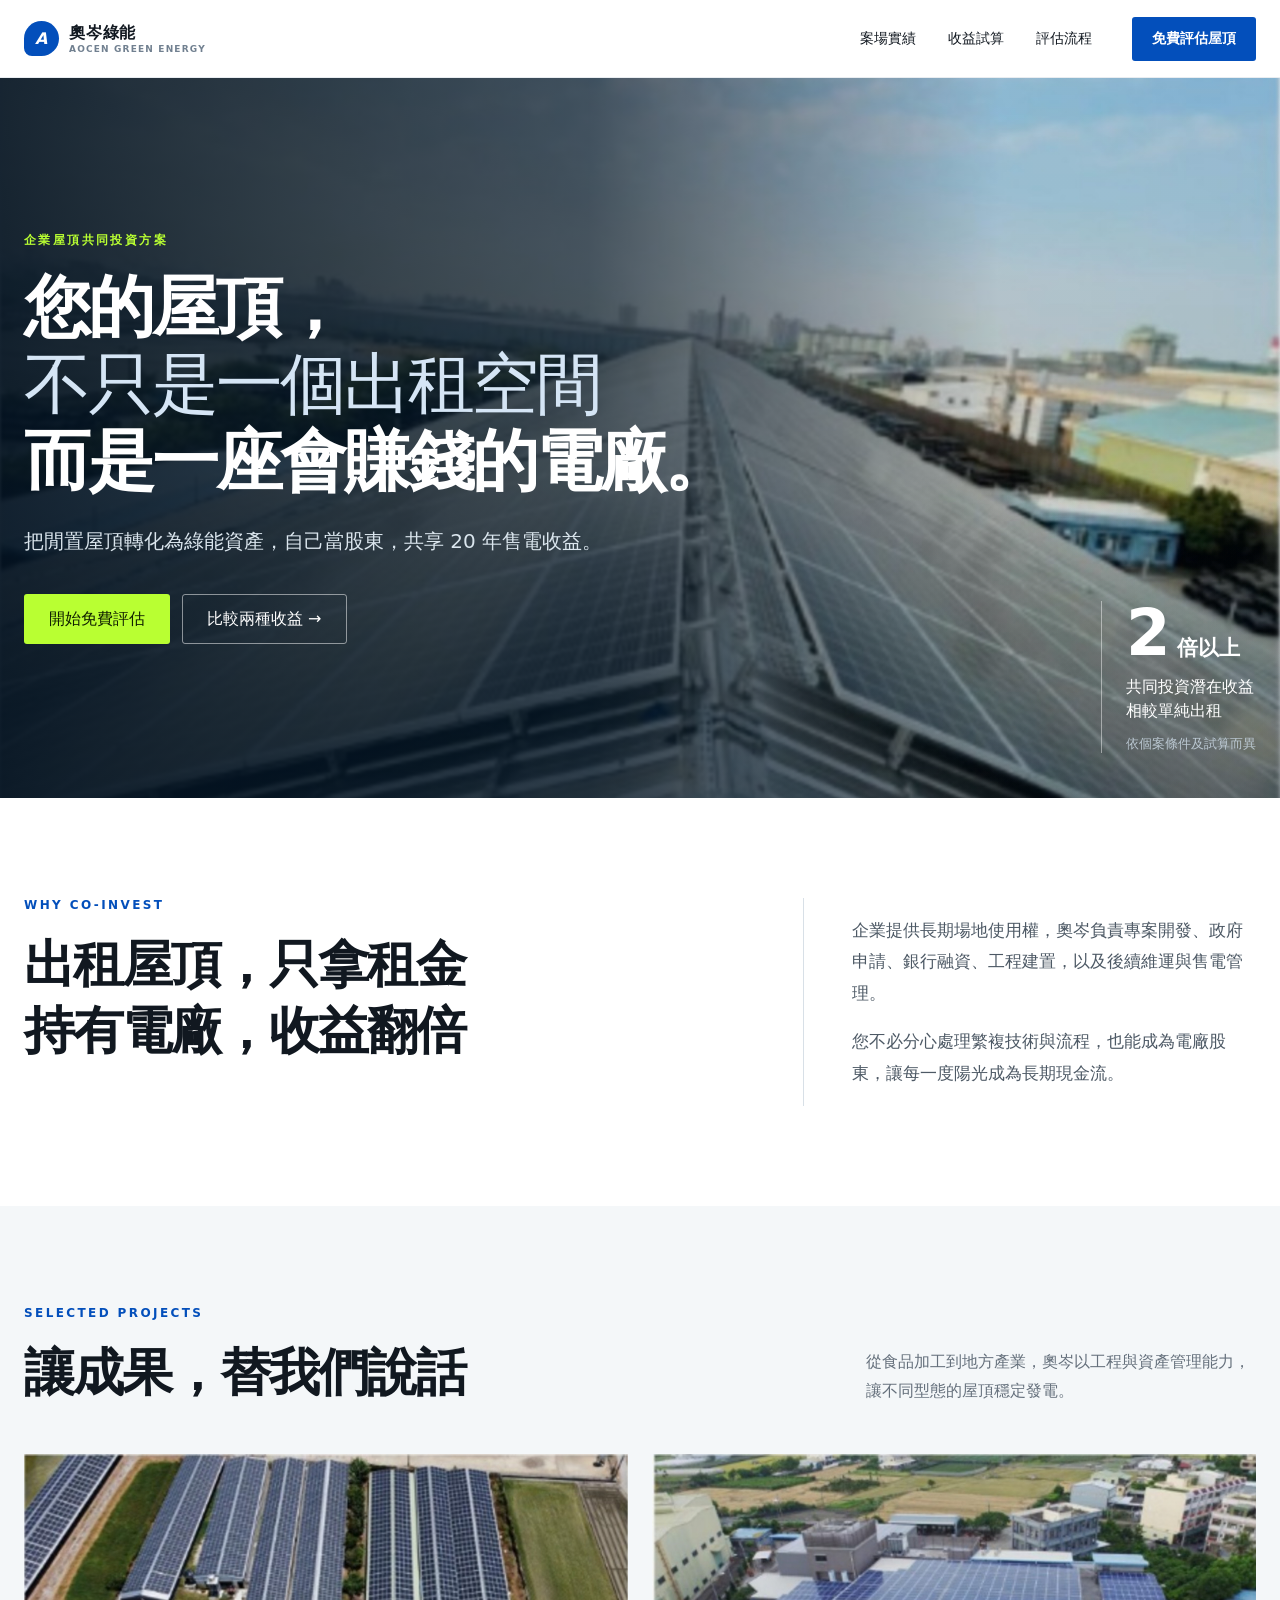
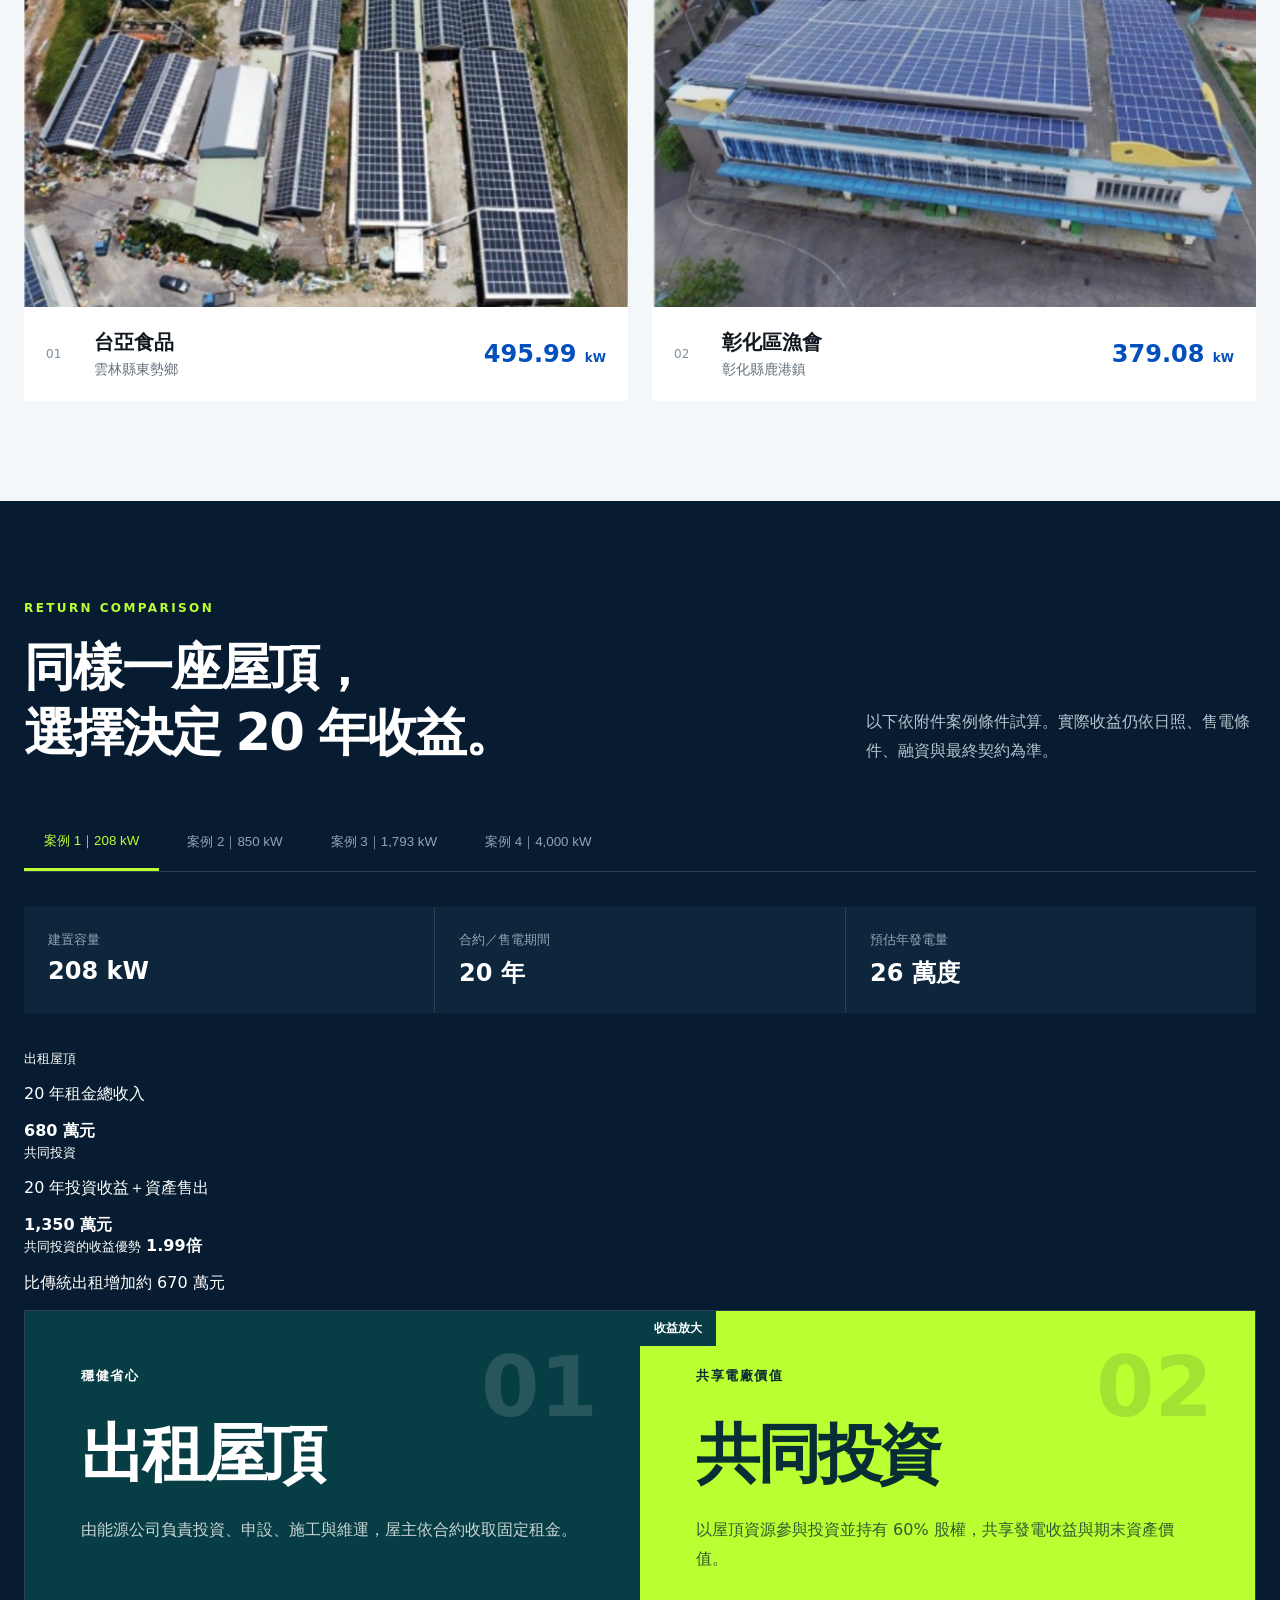
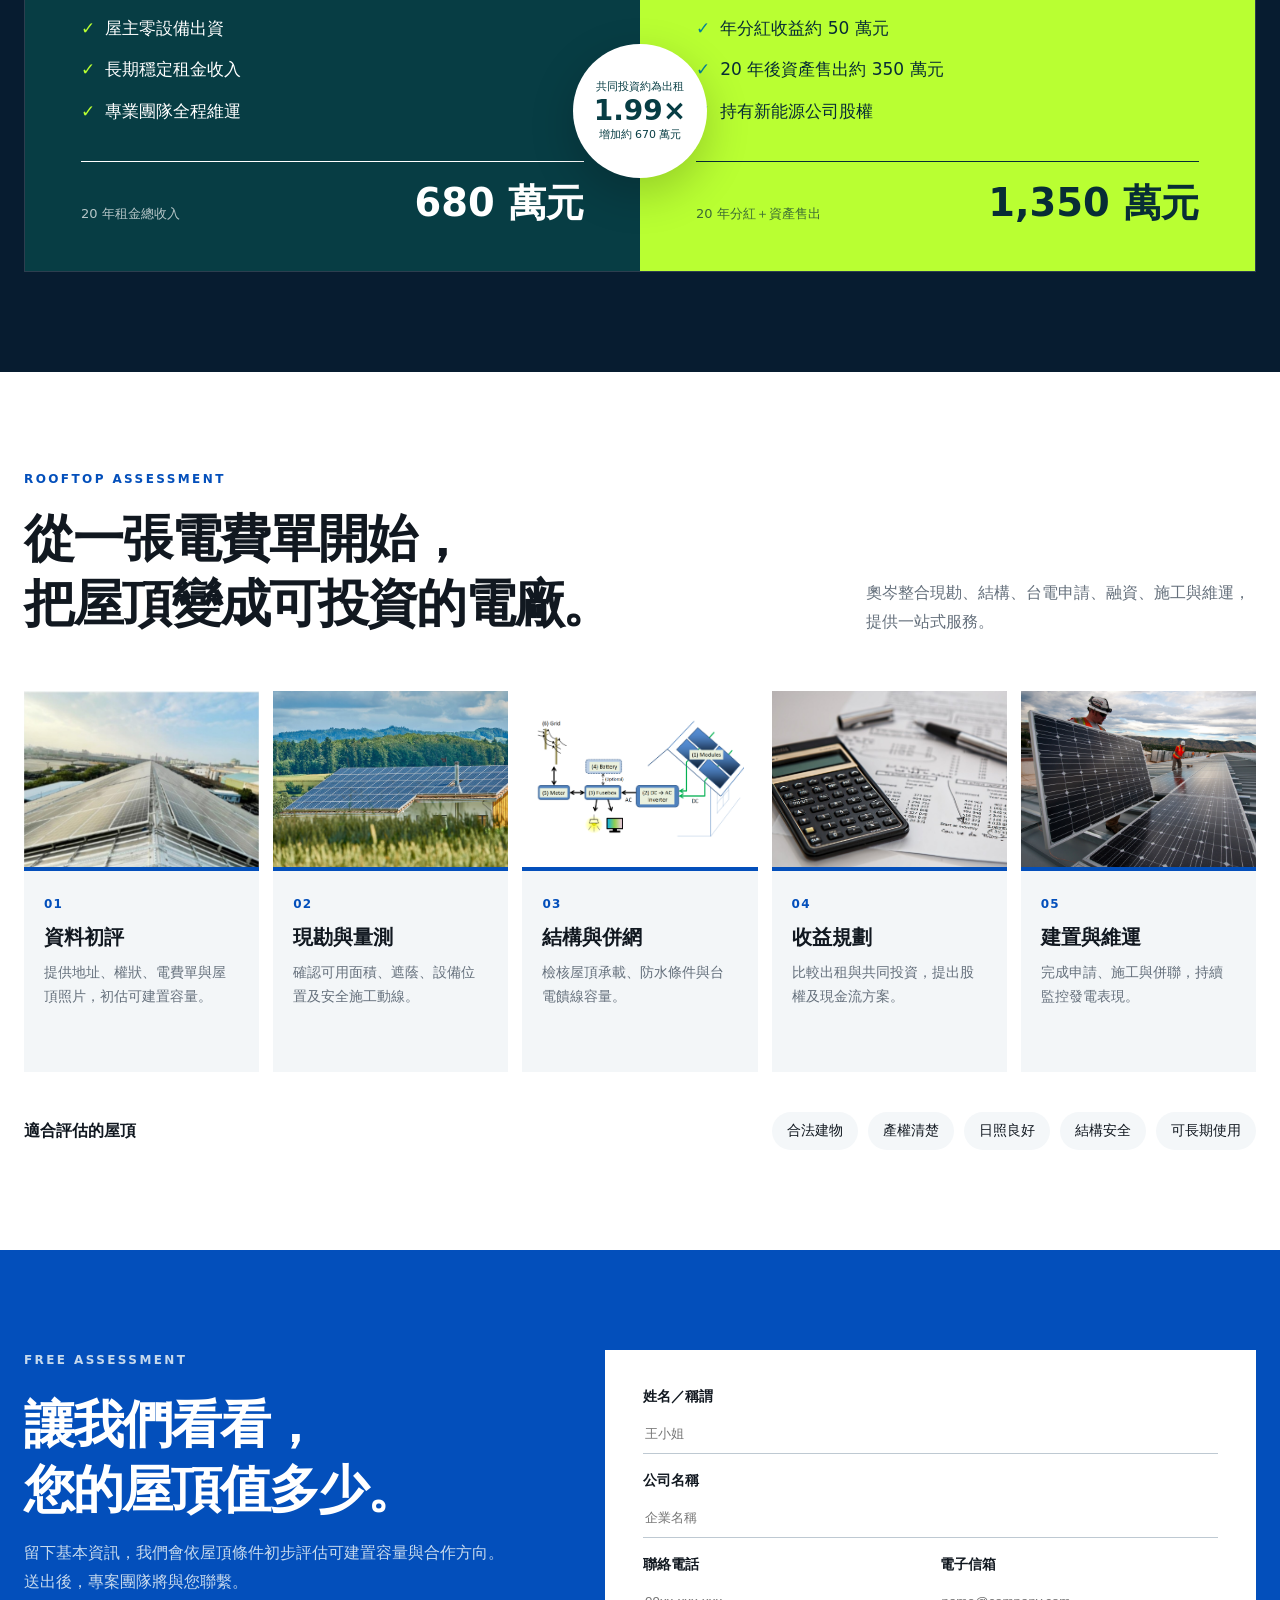
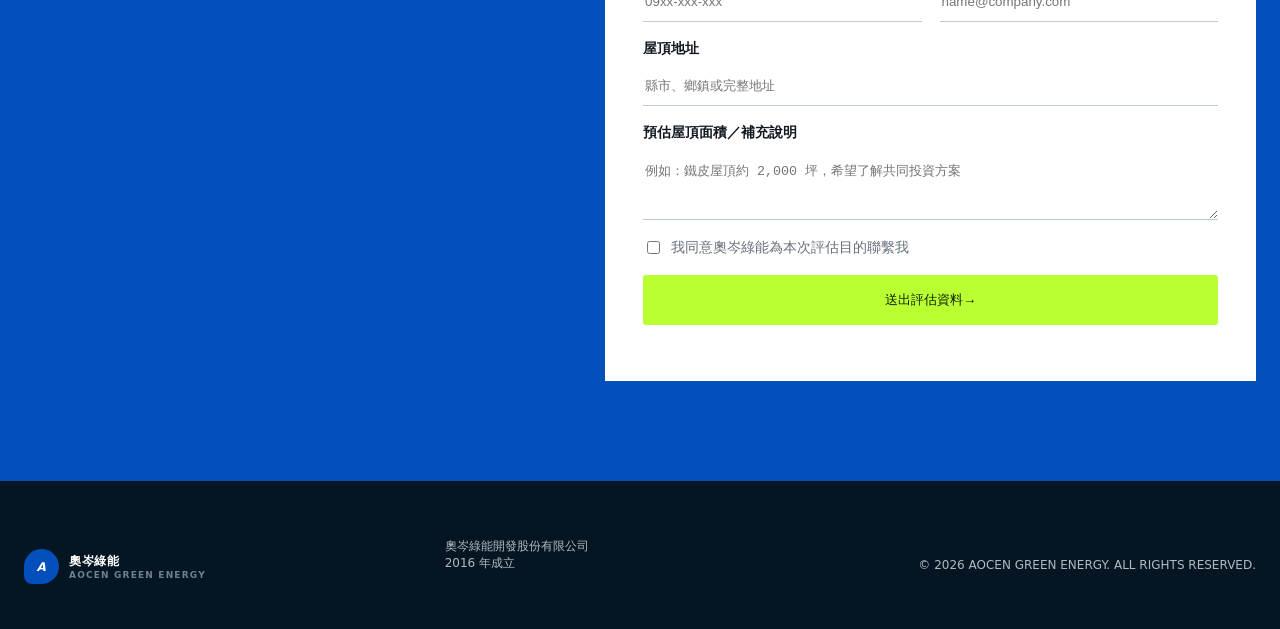
==== commit 9f7d9d90: "Add files via upload" ====
--- a/index.html
+++ b/index.html
@@ -5,448 +5,8 @@
   <meta name="viewport" content="width=device-width,initial-scale=1" />
   <meta name="description" content="奧岑綠能協助企業把閒置屋頂轉化為可共同持有、共享收益的太陽能電廠。" />
   <title>奧岑綠能｜讓屋頂成為會賺錢的電廠</title>
-  <style>
-:root{--blue:#034fbb;--blue2:#0a69df;--ink:#111820;--muted:#65707c;--paper:#f4f7f9;--line:#d8e0e7;--green:#b9ff32;--max:1240px}*{box-sizing:border-box}html{scroll-behavior:smooth}body{margin:0;color:var(--ink);font-family:"Noto Sans TC","Microsoft JhengHei",system-ui,sans-serif;background:#fff}a{color:inherit;text-decoration:none}.nav{height:78px;padding:0 max(24px,calc((100vw - var(--max))/2));display:flex;align-items:center;gap:40px;position:sticky;top:0;background:rgba(255,255,255,.93);backdrop-filter:blur(14px);z-index:20;border-bottom:1px solid #e9edf1}.brand{display:flex;align-items:center;gap:10px;font-weight:800;letter-spacing:.05em;white-space:nowrap}.brand small{display:block;font-size:9px;letter-spacing:.13em;color:#718090}.brand-mark{display:grid;place-items:center;width:35px;height:35px;border-radius:50% 50% 50% 8px;background:var(--blue);color:#fff;font-style:italic}.nav nav{margin-left:auto;display:flex;gap:32px;font-size:14px}.nav nav a:hover{color:var(--blue)}.nav-cta{font-weight:700;font-size:14px;color:#fff;background:var(--blue);padding:13px 20px;border-radius:3px}.hero{min-height:720px;position:relative;display:flex;align-items:center;overflow:hidden;background:#0a1d30;color:#fff}.hero>img{position:absolute;width:100%;height:100%;object-fit:cover;object-position:center}.hero-shade{position:absolute;inset:0;background:linear-gradient(90deg,rgba(4,19,34,.92) 0%,rgba(4,23,41,.7) 46%,rgba(4,23,41,.1) 78%),linear-gradient(0deg,rgba(4,17,28,.4),transparent 45%)}.hero-copy{position:relative;z-index:2;width:min(760px,calc(100% - 48px));margin-left:max(24px,calc((100vw - var(--max))/2));padding:72px 0}.eyebrow{font-size:12px;font-weight:800;letter-spacing:.2em;color:var(--green);margin:0 0 20px}.eyebrow.dark{color:var(--blue)}h1{font-size:clamp(42px,5.2vw,72px);line-height:1.16;letter-spacing:-.045em;margin:0 0 24px}h1 span{font-weight:400;color:#d5e5f5}.lead{font-size:20px;line-height:1.7;max-width:600px;color:#dbe6ee}.hero-actions{display:flex;gap:12px;margin-top:36px}.button{display:inline-flex;align-items:center;justify-content:center;min-height:50px;padding:0 24px;border-radius:3px;font:700 15px inherit;cursor:pointer;border:1px solid transparent}.primary{background:var(--green);color:#102000}.ghost{border-color:rgba(255,255,255,.5);color:#fff}.hero-stat{position:absolute;z-index:3;right:max(24px,calc((100vw - var(--max))/2));bottom:45px;border-left:1px solid rgba(255,255,255,.45);padding-left:24px}.hero-stat strong{font-size:64px;line-height:1}.hero-stat strong span{font-size:21px;margin-left:6px}.hero-stat p{font-size:16px;line-height:1.5;margin:10px 0}.hero-stat small{color:#bbc8d2}.section{padding:100px max(24px,calc((100vw - var(--max))/2))}.promise{display:grid;grid-template-columns:1.2fr .8fr;gap:100px}.promise h2,.section-head h2,.contact h2{font-size:clamp(34px,4vw,54px);line-height:1.28;letter-spacing:-.04em;margin:0}.promise-copy{border-left:1px solid var(--line);padding-left:48px;color:#4d5965;font-size:17px;line-height:1.85}.projects{background:var(--paper)}.section-head{display:flex;align-items:end;justify-content:space-between;gap:60px;margin-bottom:48px}.section-head>p{width:390px;color:var(--muted);line-height:1.8;margin:0}.project-grid{display:grid;grid-template-columns:repeat(2,1fr);gap:24px}.project-card{background:#fff;overflow:hidden}.project-card img{width:100%;aspect-ratio:4/2.55;display:block;object-fit:cover;transition:transform .6s}.project-card:hover img{transform:scale(1.025)}.project-meta{display:grid;grid-template-columns:34px 1fr auto;gap:14px;align-items:center;padding:22px}.project-meta>span{font-size:12px;color:#80909e}.project-meta h3{font-size:20px;margin:0 0 5px}.project-meta p{margin:0;color:var(--muted);font-size:14px}.project-meta strong{font-size:24px;color:var(--blue)}.project-meta small{font-size:12px}.returns{background:#071c30;color:#fff}.section-head.inverse>p{color:#b7c4cf}.case-tabs{display:flex;gap:8px;border-bottom:1px solid #2d4153;margin-top:25px}.case-tabs button{border:0;background:transparent;color:#92a4b3;font:700 16px inherit;padding:18px 24px;cursor:pointer}.case-tabs button.active{color:var(--green);border-bottom:3px solid var(--green)}.case-summary{display:grid;grid-template-columns:repeat(3,1fr);gap:1px;background:#2e4254;margin:35px 0}.case-summary div{background:#0e263b;padding:24px}.case-summary small{display:block;color:#93a6b4;margin-bottom:8px}.case-summary strong{font-size:24px}.compare{position:relative;display:grid;grid-template-columns:1fr 1fr;gap:24px}.compare article{padding:36px;background:#fff;color:var(--ink);position:relative}.compare article>p{font-weight:800;color:var(--muted)}.compare h3{font-size:clamp(38px,4vw,54px);margin:10px 0 4px}.compare article>span{color:var(--muted)}.bar{height:12px;background:#e8eef3;margin:30px 0}.bar i{display:block;height:100%;width:44%;background:#8b9bac}.invest .bar i{width:100%;background:var(--blue2)}.compare ul{padding:0;margin:0;list-style:none;line-height:2;color:#46525d}.compare li:before{content:"✓";color:var(--blue);font-weight:900;margin-right:10px}.recommended{position:absolute;right:0;top:0;background:var(--green);color:#142000;padding:9px 14px;font-size:12px;font-weight:900}.uplift{position:absolute;left:50%;top:30%;transform:translate(-50%,-50%);background:var(--green);color:#112000;width:116px;height:116px;border-radius:50%;display:flex;flex-direction:column;align-items:center;justify-content:center;text-align:center;box-shadow:0 12px 35px #071c3055}.uplift span,.uplift small{font-size:11px}.uplift strong{font-size:28px}.process{overflow:hidden}.steps{counter-reset:steps;list-style:none;padding:0;display:grid;grid-template-columns:repeat(5,1fr);gap:0;margin:60px 0 40px}.steps li{position:relative;padding:28px 24px 30px;border-top:1px solid var(--line);border-bottom:1px solid var(--line);min-height:260px}.steps li:not(:last-child){border-right:1px solid var(--line)}.steps li>span{font-size:12px;color:var(--blue)}.step-icon{font-size:36px;color:var(--blue);margin:24px 0}.steps h3{font-size:20px;margin:0 0 10px}.steps p{font-size:14px;color:var(--muted);line-height:1.7}.criteria{display:flex;align-items:center;gap:10px;flex-wrap:wrap}.criteria strong{margin-right:auto}.criteria span{padding:10px 15px;background:var(--paper);border-radius:30px;font-size:14px}.contact{background:var(--blue);color:#fff;display:grid;grid-template-columns:.85fr 1.15fr;gap:100px}.contact-copy>p{color:#c6d9ed;line-height:1.8}.contact-copy>a{display:inline-block;margin-top:28px;color:var(--green);border-bottom:1px solid var(--green)}form{background:#fff;color:var(--ink);padding:38px;display:grid;gap:18px}label{display:grid;gap:8px;font-size:14px;font-weight:700}.two{display:grid;grid-template-columns:1fr 1fr;gap:18px}input,textarea{width:100%;font:16px inherit;border:0;border-bottom:1px solid #bec9d2;padding:12px 2px;outline:none;border-radius:0}input:focus,textarea:focus{border-color:var(--blue)}textarea{resize:vertical}.consent{display:flex;grid-template:none;align-items:center;font-weight:400;color:var(--muted)}.consent input{width:auto}.form-note{margin:0;color:var(--blue);font-size:14px}footer{display:grid;grid-template-columns:1fr 1fr 1fr;align-items:end;gap:30px;padding:45px max(24px,calc((100vw - var(--max))/2));background:#061522;color:#aebbc6;font-size:12px}footer .brand{color:#fff}footer p:last-child{text-align:right}.reveal{animation:rise .8s ease-out both}@keyframes rise{from{opacity:0;transform:translateY(18px)}to{opacity:1;transform:none}}@media(max-width:900px){.nav nav{display:none}.hero{min-height:760px;align-items:flex-start}.hero-stat{left:24px;right:auto;bottom:36px}.hero-copy{padding-top:80px}.promise,.contact{grid-template-columns:1fr;gap:45px}.promise-copy{padding-left:24px}.section-head{align-items:flex-start;flex-direction:column;gap:22px}.section-head>p{width:auto}.steps{grid-template-columns:1fr 1fr}.steps li{border:1px solid var(--line)}.compare{grid-template-columns:1fr}.uplift{position:static;transform:none;border-radius:2px;width:auto;height:auto;padding:16px;grid-column:1}.case-summary{grid-template-columns:1fr}.contact{gap:50px}footer{grid-template-columns:1fr}footer p:last-child{text-align:left}}@media(max-width:620px){.nav{height:68px}.nav-cta{padding:11px 13px}.hero-copy{width:calc(100% - 40px);margin-left:20px}.hero-actions{flex-direction:column;align-items:stretch}.section{padding:72px 20px}.project-grid{grid-template-columns:1fr}.project-meta{grid-template-columns:28px 1fr}.project-meta strong{grid-column:2}.case-tabs button{font-size:14px;padding:15px 10px}.steps{grid-template-columns:1fr}.two{grid-template-columns:1fr}form{padding:25px}.contact{padding-bottom:60px}footer{padding:38px 20px}}
-
-.project-card img {
-  aspect-ratio: 4 / 3;
-  object-fit: cover;
-  object-position: center;
-}
-
-.case-tabs {
-  overflow-x: auto;
-  scrollbar-width: thin;
-}
-
-.case-tabs button {
-  padding-left: 20px;
-  padding-right: 20px;
-  white-space: nowrap;
-}
-
-.project-grid {
-  grid-template-columns: repeat(2, minmax(0, 1fr));
-}
-
-.process-gallery {
-  display: grid;
-  grid-template-columns: 1.15fr .85fr .85fr;
-  gap: 14px;
-  margin: 54px 0 34px;
-}
-
-.process-gallery figure {
-  position: relative;
-  min-height: 360px;
-  margin: 0;
-  overflow: hidden;
-  background: #071c30;
-}
-
-.process-gallery figure:not(:first-child) {
-  min-height: 300px;
-  margin-top: 60px;
-}
-
-.process-gallery img {
-  width: 100%;
-  height: 100%;
-  min-height: inherit;
-  display: block;
-  object-fit: cover;
-  transition: transform .6s ease;
-}
-
-.process-gallery figure:hover img {
-  transform: scale(1.035);
-}
-
-.process-gallery figure::after {
-  content: "";
-  position: absolute;
-  inset: 35% 0 0;
-  background: linear-gradient(transparent, rgba(3, 18, 31, .9));
-  pointer-events: none;
-}
-
-.process-gallery figcaption {
-  position: absolute;
-  z-index: 1;
-  left: 22px;
-  right: 22px;
-  bottom: 20px;
-  display: flex;
-  align-items: end;
-  gap: 14px;
-  color: white;
-}
-
-.process-gallery figcaption b {
-  color: #b9ff32;
-  font-size: 13px;
-}
-
-.process-gallery figcaption span {
-  font-size: 18px;
-  font-weight: 800;
-}
-
-.process-gallery figcaption small {
-  display: block;
-  margin-top: 4px;
-  color: #d4dee6;
-  font-size: 12px;
-  font-weight: 400;
-}
-
-.image-credits {
-  margin: 24px 0 0;
-  color: #7e8a94;
-  font-size: 12px;
-  line-height: 1.7;
-}
-
-.image-credits a {
-  text-decoration: underline;
-  text-underline-offset: 2px;
-}
-
-.process-cards {
-  display: grid;
-  grid-template-columns: repeat(5, minmax(0, 1fr));
-  gap: 14px;
-  margin: 54px 0 40px;
-  padding: 0;
-  list-style: none;
-}
-
-.process-cards li {
-  overflow: hidden;
-  background: #f3f6f8;
-}
-
-.process-cards img {
-  width: 100%;
-  aspect-ratio: 4 / 3;
-  display: block;
-  object-fit: cover;
-}
-
-.process-cards li:nth-child(3) img {
-  object-fit: contain;
-  padding: 14px;
-  background: #fff;
-}
-
-.process-cards li > div {
-  min-height: 205px;
-  padding: 22px 20px 26px;
-  border-top: 4px solid #034fbb;
-}
-
-.process-cards span {
-  color: #034fbb;
-  font-size: 12px;
-  font-weight: 800;
-  letter-spacing: .1em;
-}
-
-.process-cards h3 {
-  margin: 12px 0 10px;
-  font-size: 20px;
-}
-
-.process-cards p {
-  margin: 0;
-  color: #65707c;
-  font-size: 14px;
-  line-height: 1.7;
-}
-
-@media (max-width: 900px) {
-  .process-gallery {
-    grid-template-columns: 1fr;
-  }
-
-  .process-gallery figure,
-  .process-gallery figure:not(:first-child) {
-    min-height: 280px;
-    margin-top: 0;
-  }
-
-  .process-cards {
-    grid-template-columns: repeat(2, minmax(0, 1fr));
-  }
-}
-
-.return-highlights {
-  display: grid;
-  grid-template-columns: 1fr 1fr 1.18fr;
-  gap: 12px;
-  margin: -12px 0 36px;
-}
-
-.return-highlight {
-  min-height: 190px;
-  padding: 28px;
-  background: #0e263b;
-  border: 1px solid rgba(255,255,255,.13);
-}
-
-.return-highlight small {
-  color: #9eb1bf;
-  font-size: 13px;
-  font-weight: 800;
-  letter-spacing: .08em;
-}
-
-.return-highlight p {
-  margin: 12px 0 20px;
-  color: #cbd7df;
-  font-size: 15px;
-}
-
-.return-highlight > strong {
-  display: block;
-  color: #fff;
-  font-size: clamp(28px, 3vw, 40px);
-  line-height: 1.1;
-}
-
-.investment-highlight {
-  border-top: 4px solid #3ec6d4;
-}
-
-.rent-highlight {
-  border-top: 4px solid #718596;
-}
-
-.advantage-highlight {
-  position: relative;
-  background: #b9ff32;
-  border: 0;
-  color: #073d44;
-}
-
-.advantage-highlight small,
-.advantage-highlight p {
-  color: #073d44;
-}
-
-.advantage-highlight > strong {
-  color: #073d44;
-  font-size: clamp(52px, 6vw, 82px);
-  letter-spacing: -.055em;
-}
-
-.advantage-highlight > strong span {
-  margin-left: 6px;
-  font-size: .35em;
-  letter-spacing: 0;
-}
-
-.advantage-highlight p {
-  margin: 8px 0 0;
-  font-size: 16px;
-  font-weight: 800;
-}
-
-@media (max-width: 900px) {
-  .return-highlights {
-    grid-template-columns: 1fr 1fr;
-  }
-
-  .advantage-highlight {
-    grid-column: 1 / -1;
-  }
-}
-
-@media (max-width: 620px) {
-  .project-grid {
-    grid-template-columns: 1fr;
-  }
-
-  .process-cards {
-    grid-template-columns: 1fr;
-  }
-
-  .process-cards li {
-    display: grid;
-    grid-template-columns: 42% 58%;
-  }
-
-  .process-cards img {
-    height: 100%;
-    aspect-ratio: auto;
-  }
-
-  .process-cards li > div {
-    min-height: 180px;
-    border-top: 0;
-    border-left: 4px solid #034fbb;
-  }
-
-  .return-highlights {
-    grid-template-columns: 1fr;
-    gap: 10px;
-    margin-top: 0;
-  }
-
-  .return-highlight {
-    min-height: 0;
-    padding: 24px;
-  }
-
-  .advantage-highlight {
-    grid-column: auto;
-    grid-row: 1;
-    padding: 28px 24px;
-  }
-
-  .advantage-highlight > strong {
-    font-size: 68px;
-  }
-}
-
-/* High-contrast side-by-side cooperation choices */
-.compare {
-  gap: 0;
-  border: 1px solid rgba(255,255,255,.15);
-}
-
-.compare article {
-  min-height: 560px;
-  padding: 56px;
-  overflow: hidden;
-}
-
-.compare article.rent {
-  background: #073d44;
-  color: #fff;
-}
-
-.compare article.invest {
-  background: #b9ff32;
-  color: #072d35;
-}
-
-.compare article > p.choice-kicker {
-  margin: 0 0 26px;
-  color: inherit;
-  font-size: 13px;
-  letter-spacing: .12em;
-}
-
-.compare article h3 {
-  margin: 0 0 18px;
-  font-size: clamp(42px, 5vw, 64px);
-  letter-spacing: -.05em;
-}
-
-.compare .choice-description {
-  max-width: 520px;
-  min-height: 58px;
-  margin: 0 0 34px;
-  color: inherit;
-  font-size: 16px;
-  font-weight: 400;
-  line-height: 1.8;
-  opacity: .78;
-}
-
-.compare article ul {
-  margin-top: 10px;
-  color: inherit;
-  font-size: 17px;
-  line-height: 2.45;
-}
-
-.compare article.rent li::before {
-  color: #b9ff32;
-}
-
-.compare article.invest li::before {
-  color: #058397;
-}
-
-.choice-number {
-  position: absolute;
-  top: 34px;
-  right: 42px;
-  color: currentColor;
-  font-size: 84px;
-  font-weight: 800;
-  line-height: 1;
-  opacity: .13;
-}
-
-.choice-return {
-  position: absolute;
-  right: 56px;
-  bottom: 48px;
-  left: 56px;
-  display: flex;
-  align-items: end;
-  justify-content: space-between;
-  gap: 20px;
-  padding-top: 22px;
-  border-top: 1px solid currentColor;
-}
-
-.choice-return span {
-  max-width: 150px;
-  color: inherit;
-  font-size: 13px;
-  opacity: .7;
-}
-
-.choice-return strong {
-  font-size: clamp(28px, 3vw, 42px);
-  line-height: 1;
-  text-align: right;
-}
-
-.compare .recommended {
-  top: 0;
-  right: auto;
-  left: 0;
-  background: #073d44;
-  color: #fff;
-}
-
-.compare .uplift {
-  top: auto;
-  bottom: 26px;
-  width: 134px;
-  height: 134px;
-  background: #fff;
-  color: #073d44;
-  box-shadow: 0 15px 45px rgba(0,0,0,.2);
-}
-
-@media (max-width: 900px) {
-  .compare article {
-    min-height: 520px;
-    padding: 42px 30px;
-  }
-
-  .choice-return {
-    right: 30px;
-    bottom: 32px;
-    left: 30px;
-  }
-
-  .compare .uplift {
-    width: auto;
-    height: auto;
-    margin: 0;
-    padding: 20px;
-    border-radius: 0;
-  }
-}
-
-  </style>
+  <link rel="stylesheet" href="styles.css" />
+  <link rel="stylesheet" href="styles-overrides.css" />
 </head>
 <body>
   <header class="nav">
@@ -457,7 +17,7 @@
 
   <main id="top">
     <section class="hero">
-      <img src="[data-uri]" alt="已建置太陽能板的企業屋頂空拍" />
+      <img src="assets/hero.jpg" alt="已建置太陽能板的企業屋頂空拍" />
       <div class="hero-shade"></div>
       <div class="hero-copy reveal">
         <p class="eyebrow">企業屋頂共同投資方案</p>
@@ -469,15 +29,15 @@
     </section>
 
     <section class="promise section">
-      <div><p class="eyebrow dark">WHY CO-INVEST</p><h2>出租屋頂，只拿租金。<br>持有電廠，才能分享完整價值。</h2></div>
+      <div><p class="eyebrow dark">WHY CO-INVEST</p><h2>出租屋頂，只拿租金<br>持有電廠，收益翻倍</h2></div>
       <div class="promise-copy"><p>企業提供長期場地使用權，奧岑負責專案開發、政府申請、銀行融資、工程建置，以及後續維運與售電管理。</p><p>您不必分心處理繁複技術與流程，也能成為電廠股東，讓每一度陽光成為長期現金流。</p></div>
     </section>
 
     <section id="projects" class="projects section">
       <div class="section-head"><div><p class="eyebrow dark">SELECTED PROJECTS</p><h2>讓成果，替我們說話</h2></div><p>從食品加工到地方產業，奧岑以工程與資產管理能力，讓不同型態的屋頂穩定發電。</p></div>
       <div class="project-grid">
-        <article class="project-card wide"><img src="[data-uri]